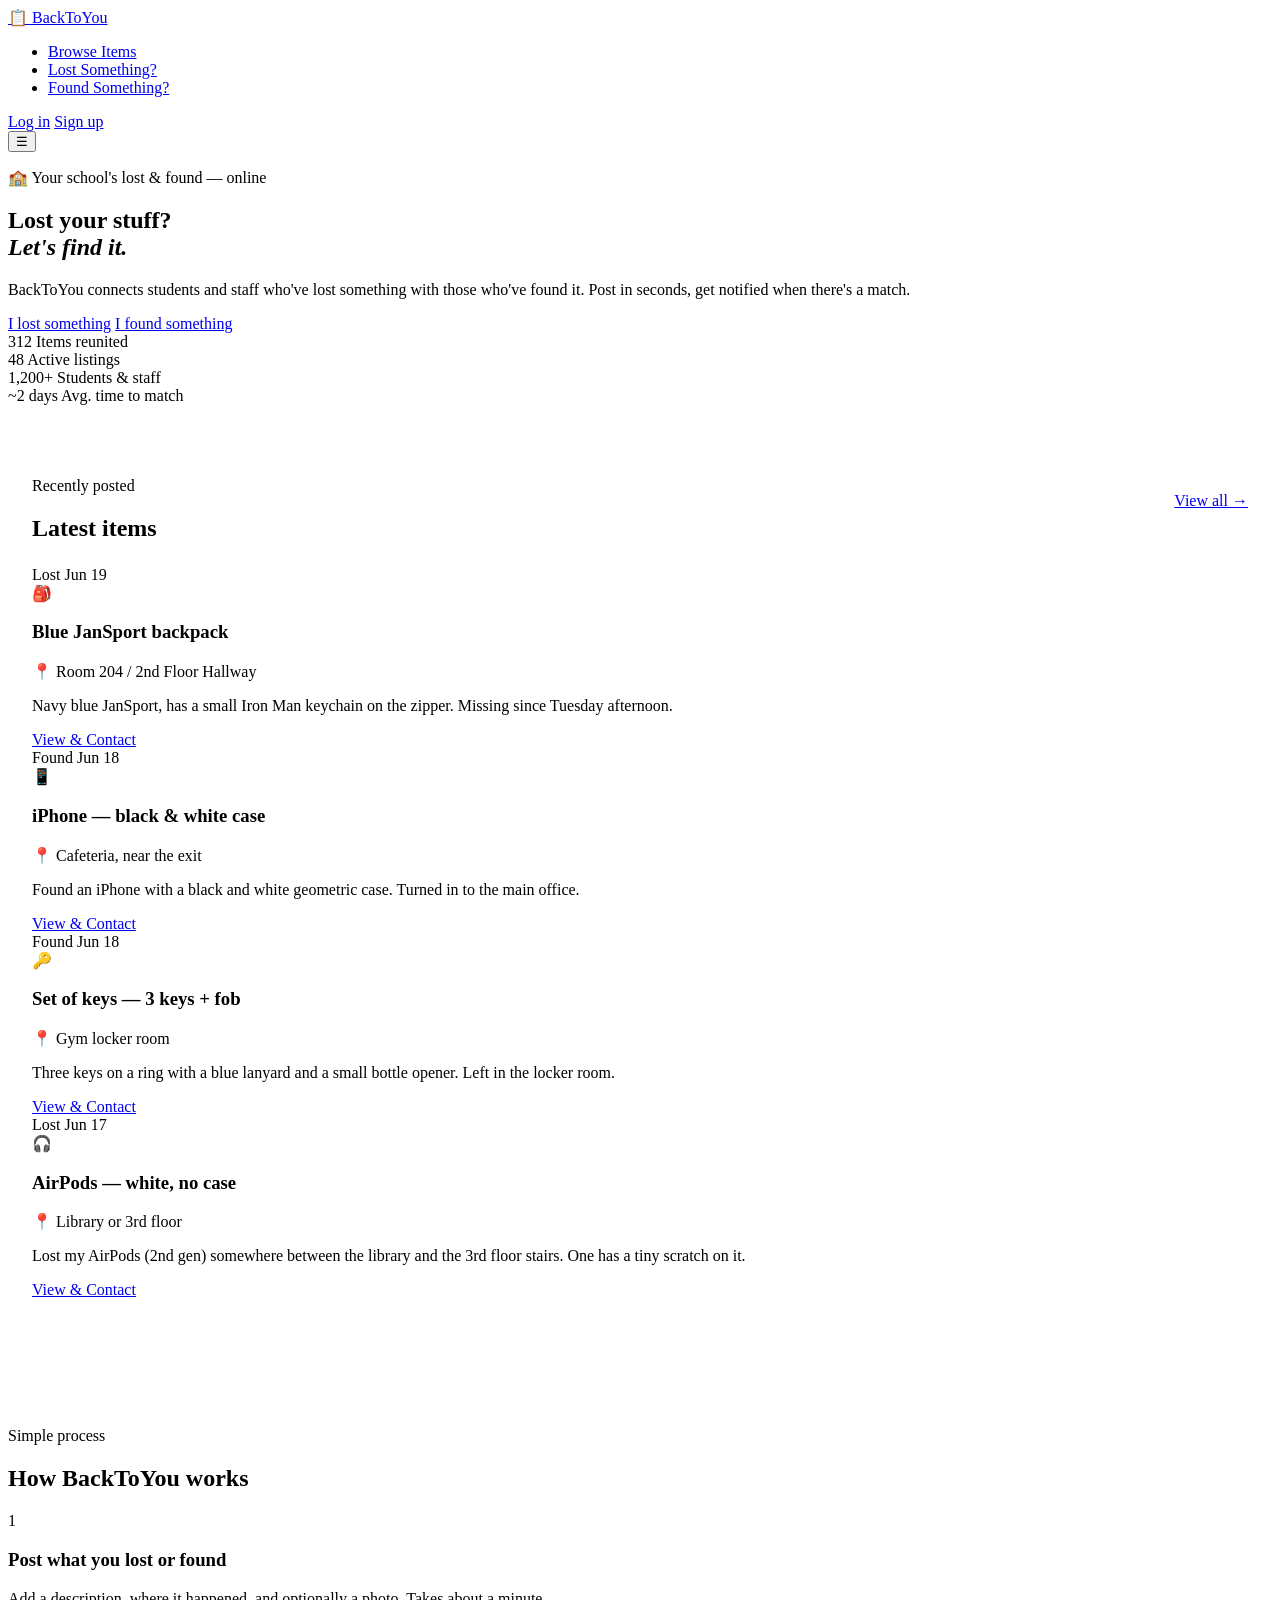
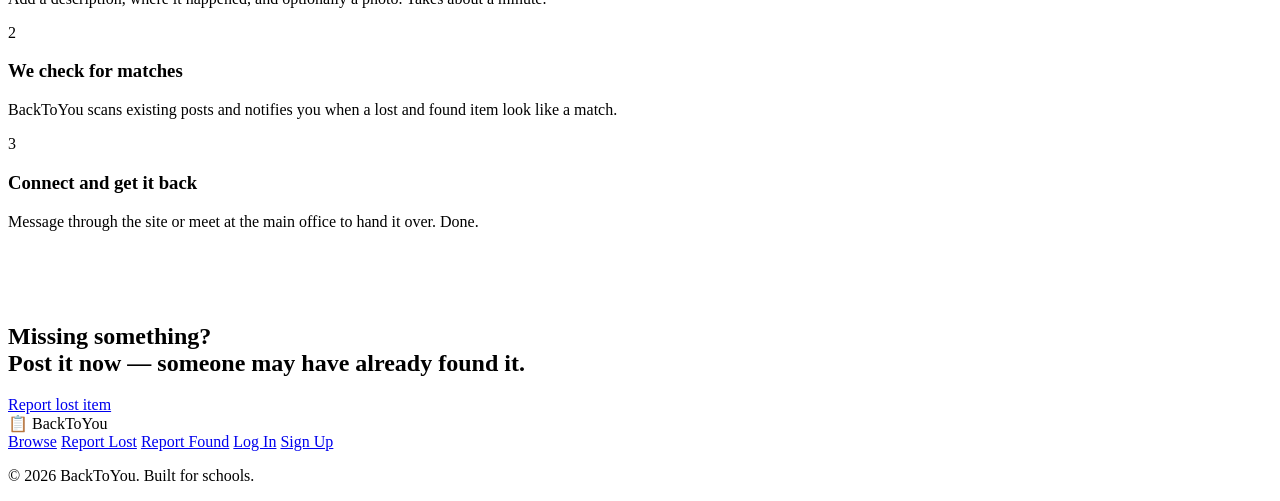
==== Frontend/index.html @ 582c5cc8 "updated index.html" ====
<!DOCTYPE html>
<html lang="en">
<head>
  <meta charset="UTF-8" />
  <meta name="viewport" content="width=device-width, initial-scale=1.0" />
  <title>BackToYou — School Lost & Found</title>
  <link rel="preconnect" href="https://fonts.googleapis.com" />
  <link rel="preconnect" href="https://fonts.gstatic.com" crossorigin />
  <link href="https://fonts.googleapis.com/css2?family=Plus+Jakarta+Sans:wght@400;500;600;700;800&family=Inter:wght@400;500;600&display=swap" rel="stylesheet" />
  <link rel="stylesheet" href="css/style.css" />
  <style>
    .recent-section { padding: 56px 0; }
    .recent-section__header {
      display: flex; align-items: center;
      justify-content: space-between; margin-bottom: 24px;
    }
    .how-section { padding: 56px 0; background: var(--surface); }
    .home-main { padding: 0 24px; }
  </style>
</head>
<body>

  <!-- NAV -->
  <nav class="nav">
    <a href="index.html" class="nav__logo">
      <span class="nav__logo-icon">📋</span>
      BackToYou
    </a>
    <ul class="nav__links">
      <li><a href="pages/browse.html">Browse Items</a></li>
      <li><a href="pages/report-lost.html">Lost Something?</a></li>
      <li><a href="pages/report-found.html">Found Something?</a></li>
    </ul>
    <div class="nav__auth">
      <a href="pages/login.html" class="btn btn--ghost">Log in</a>
      <a href="pages/register.html" class="btn btn--primary">Sign up</a>
    </div>
    <button class="nav__hamburger" aria-label="Open menu">&#9776;</button>
  </nav>

  <!-- HERO -->
  <section class="hero">
    <div class="container">
      <p class="hero__tag">🏫 Your school's lost &amp; found — online</p>
      <h1 class="hero__headline">Lost your stuff?<br /><em>Let's find it.</em></h1>
      <p class="hero__sub">BackToYou connects students and staff who've lost something with those who've found it. Post in seconds, get notified when there's a match.</p>
      <div class="hero__actions">
        <a href="pages/report-lost.html" class="btn btn--gold btn--lg">I lost something</a>
        <a href="pages/report-found.html" class="btn btn--outline btn--lg">I found something</a>
        <a href="pages/browse.html" class="btn btn--ghost btn--lg" style="color:#fff; border-color:rgba(255,255,255,0.3);">Browse all items</a>
      </div>
    </div>
  </section>

  <!-- STATS STRIP -->
  <div class="stats-strip">
    <div class="stats-strip__inner">
      <div class="stat-item">
        <span class="stat-item__num">312</span>
        <span class="stat-item__label">Items reunited</span>
      </div>
      <div class="stat-item">
        <span class="stat-item__num">48</span>
        <span class="stat-item__label">Active listings</span>
      </div>
      <div class="stat-item">
        <span class="stat-item__num">1,200+</span>
        <span class="stat-item__label">Students &amp; staff</span>
      </div>
      <div class="stat-item">
        <span class="stat-item__num">~2 days</span>
        <span class="stat-item__label">Avg. time to match</span>
      </div>
    </div>
  </div>

  <!-- RECENT ITEMS -->
  <div class="home-main container">
    <section class="recent-section">
      <div class="recent-section__header">
        <div>
          <p class="section-eyebrow">Recently posted</p>
          <h2 class="section-title" style="margin-bottom:0;">Latest items</h2>
        </div>
        <a href="pages/browse.html" class="link-arrow">View all →</a>
      </div>

      <div class="items-grid">

        <article class="item-card item-card--lost">
          <div class="item-card__header">
            <span class="item-card__badge item-card__badge--lost">Lost</span>
            <span class="item-card__date">Jun 19</span>
          </div>
          <div class="item-card__emoji">🎒</div>
          <div class="item-card__body">
            <h3 class="item-card__title">Blue JanSport backpack</h3>
            <p class="item-card__location">📍 Room 204 / 2nd Floor Hallway</p>
            <p class="item-card__desc">Navy blue JanSport, has a small Iron Man keychain on the zipper. Missing since Tuesday afternoon.</p>
            <div class="item-card__footer">
              <a href="pages/browse.html" class="btn btn--sm btn--ghost btn--block">View &amp; Contact</a>
            </div>
          </div>
        </article>

        <article class="item-card item-card--found">
          <div class="item-card__header">
            <span class="item-card__badge item-card__badge--found">Found</span>
            <span class="item-card__date">Jun 18</span>
          </div>
          <div class="item-card__emoji">📱</div>
          <div class="item-card__body">
            <h3 class="item-card__title">iPhone — black &amp; white case</h3>
            <p class="item-card__location">📍 Cafeteria, near the exit</p>
            <p class="item-card__desc">Found an iPhone with a black and white geometric case. Turned in to the main office.</p>
            <div class="item-card__footer">
              <a href="pages/browse.html" class="btn btn--sm btn--ghost btn--block">View &amp; Contact</a>
            </div>
          </div>
        </article>

        <article class="item-card item-card--found">
          <div class="item-card__header">
            <span class="item-card__badge item-card__badge--found">Found</span>
            <span class="item-card__date">Jun 18</span>
          </div>
          <div class="item-card__emoji">🔑</div>
          <div class="item-card__body">
            <h3 class="item-card__title">Set of keys — 3 keys + fob</h3>
            <p class="item-card__location">📍 Gym locker room</p>
            <p class="item-card__desc">Three keys on a ring with a blue lanyard and a small bottle opener. Left in the locker room.</p>
            <div class="item-card__footer">
              <a href="pages/browse.html" class="btn btn--sm btn--ghost btn--block">View &amp; Contact</a>
            </div>
          </div>
        </article>

        <article class="item-card item-card--lost">
          <div class="item-card__header">
            <span class="item-card__badge item-card__badge--lost">Lost</span>
            <span class="item-card__date">Jun 17</span>
          </div>
          <div class="item-card__emoji">🎧</div>
          <div class="item-card__body">
            <h3 class="item-card__title">AirPods — white, no case</h3>
            <p class="item-card__location">📍 Library or 3rd floor</p>
            <p class="item-card__desc">Lost my AirPods (2nd gen) somewhere between the library and the 3rd floor stairs. One has a tiny scratch on it.</p>
            <div class="item-card__footer">
              <a href="pages/browse.html" class="btn btn--sm btn--ghost btn--block">View &amp; Contact</a>
            </div>
          </div>
        </article>

      </div>
    </section>
  </div>

  <!-- HOW IT WORKS -->
  <div class="how-section">
    <div class="container">
      <p class="section-eyebrow">Simple process</p>
      <h2 class="section-title">How BackToYou works</h2>
      <div class="how-section__grid">
        <div class="how-step">
          <div class="how-step__num">1</div>
          <h3 class="how-step__title">Post what you lost or found</h3>
          <p class="how-step__desc">Add a description, where it happened, and optionally a photo. Takes about a minute.</p>
        </div>
        <div class="how-step">
          <div class="how-step__num">2</div>
          <h3 class="how-step__title">We check for matches</h3>
          <p class="how-step__desc">BackToYou scans existing posts and notifies you when a lost and found item look like a match.</p>
        </div>
        <div class="how-step">
          <div class="how-step__num">3</div>
          <h3 class="how-step__title">Connect and get it back</h3>
          <p class="how-step__desc">Message through the site or meet at the main office to hand it over. Done.</p>
        </div>
      </div>
    </div>
  </div>

  <!-- CTA -->
  <section class="cta-banner">
    <div class="container">
      <h2>Missing something?<br />Post it now — someone may have already found it.</h2>
      <div class="cta-banner__btns">
        <a href="pages/report-lost.html" class="btn btn--gold btn--lg">Report lost item</a>
        <a href="pages/browse.html" class="btn btn--outline btn--lg" style="color:#fff; border-color:rgba(255,255,255,0.4);">Browse found items</a>
      </div>
    </div>
  </section>

  <!-- FOOTER -->
  <footer class="footer">
    <div class="footer__inner">
      <div class="footer__logo">
        <span class="footer__logo-icon">📋</span>
        BackToYou
      </div>
      <nav class="footer__links">
        <a href="pages/browse.html">Browse</a>
        <a href="pages/report-lost.html">Report Lost</a>
        <a href="pages/report-found.html">Report Found</a>
        <a href="pages/login.html">Log In</a>
        <a href="pages/register.html">Sign Up</a>
      </nav>
      <p class="footer__copy">&copy; 2026 BackToYou. Built for schools.</p>
    </div>
  </footer>

</body>
</html>
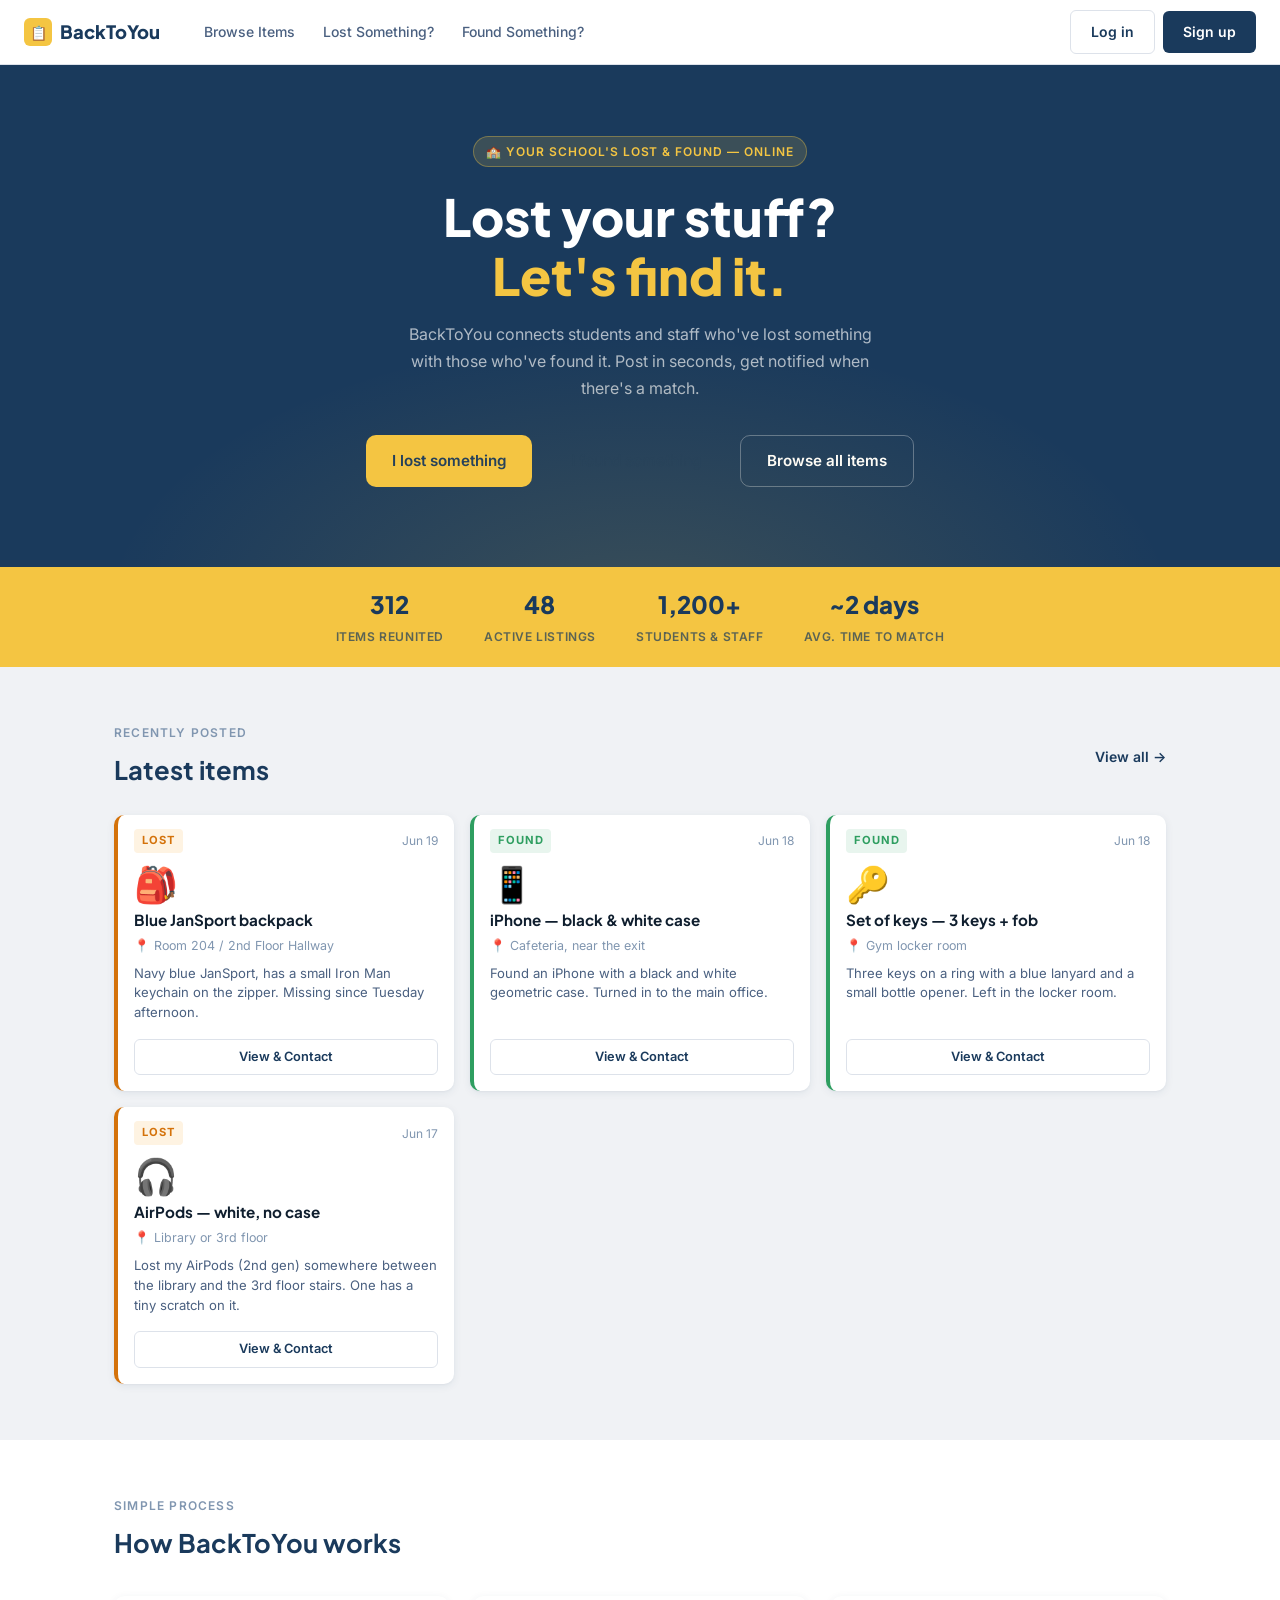
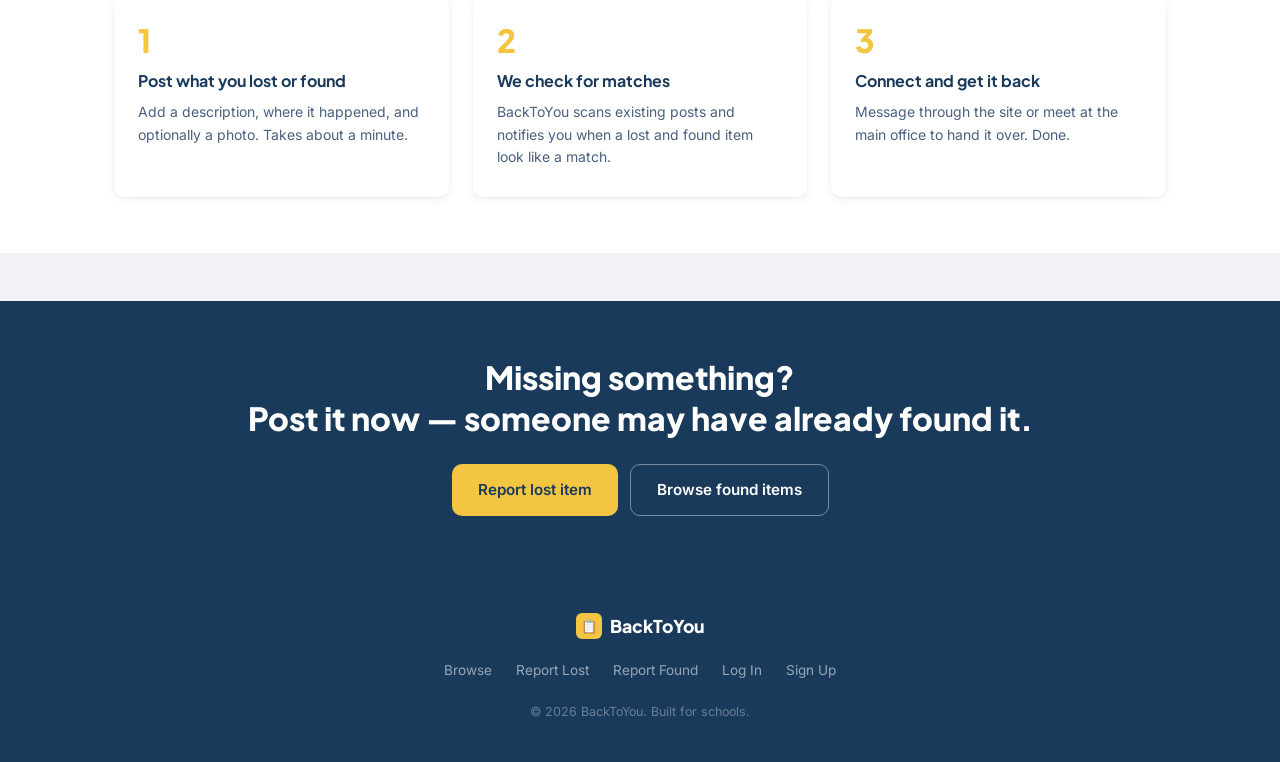
==== commit 72b56de5: "link index with nav.js" ====
--- a/Frontend/index.html
+++ b/Frontend/index.html
@@ -18,6 +18,7 @@
     .home-main { padding: 0 24px; }
   </style>
 </head>
+<script src="js/nav.js"></script>
 <body>
 
   <!-- NAV -->
--- a/Frontend/css/style.css
+++ b/Frontend/css/style.css
@@ -0,0 +1,903 @@
+/* ============================================
+   BackToYou — School Lost & Found
+   style.css
+   ============================================ */
+
+/* --- TOKENS --- */
+:root {
+  --navy:       #1A3A5C;
+  --navy-light: #2A527F;
+  --gold:       #F4C542;
+  --gold-dark:  #D4A800;
+  --bg:         #F0F2F5;
+  --surface:    #FFFFFF;
+  --border:     #DDE2EA;
+
+  --lost-bg:    #FEF3E2;
+  --lost-accent:#D4720A;
+  --found-bg:   #E8F5EE;
+  --found-accent:#2E9E60;
+
+  --text-primary:   #0F1E2E;
+  --text-secondary: #4A6080;
+  --text-muted:     #8096B0;
+
+  --radius-sm:  6px;
+  --radius-md:  10px;
+  --radius-lg:  16px;
+  --shadow-card: 0 2px 8px rgba(26,58,92,0.08), 0 1px 2px rgba(26,58,92,0.04);
+  --shadow-nav:  0 1px 0 var(--border);
+
+  --font-display: 'Plus Jakarta Sans', sans-serif;
+  --font-body:    'Inter', sans-serif;
+}
+
+/* --- RESET --- */
+*, *::before, *::after { box-sizing: border-box; margin: 0; padding: 0; }
+html { scroll-behavior: smooth; }
+body {
+  font-family: var(--font-body);
+  background: var(--bg);
+  color: var(--text-primary);
+  line-height: 1.6;
+  -webkit-font-smoothing: antialiased;
+}
+img { display: block; max-width: 100%; }
+a { color: inherit; text-decoration: none; }
+ul { list-style: none; }
+button { cursor: pointer; border: none; background: none; font: inherit; }
+
+/* --- UTILITY --- */
+.container {
+  max-width: 1100px;
+  margin: 0 auto;
+  padding: 0 24px;
+}
+.section-title {
+  font-family: var(--font-display);
+  font-size: 1.6rem;
+  font-weight: 700;
+  color: var(--navy);
+  margin-bottom: 28px;
+}
+.section-eyebrow {
+  font-size: 0.75rem;
+  font-weight: 600;
+  letter-spacing: 0.1em;
+  text-transform: uppercase;
+  color: var(--text-muted);
+  margin-bottom: 8px;
+}
+
+/* --- BUTTONS --- */
+.btn {
+  display: inline-flex;
+  align-items: center;
+  gap: 6px;
+  padding: 10px 20px;
+  border-radius: var(--radius-sm);
+  font-family: var(--font-body);
+  font-size: 0.875rem;
+  font-weight: 600;
+  transition: all 0.15s ease;
+  white-space: nowrap;
+}
+.btn--primary {
+  background: var(--navy);
+  color: #fff;
+}
+.btn--primary:hover { background: var(--navy-light); }
+
+.btn--gold {
+  background: var(--gold);
+  color: var(--navy);
+}
+.btn--gold:hover { background: var(--gold-dark); color: #fff; }
+
+.btn--ghost {
+  background: transparent;
+  color: var(--navy);
+  border: 1.5px solid var(--border);
+}
+.btn--ghost:hover { border-color: var(--navy); background: #f5f7fa; }
+
+.btn--outline {
+  background: transparent;
+  color: var(--navy);
+  border: 1.5px solid var(--navy);
+}
+.btn--outline:hover { background: var(--navy); color: #fff; }
+
+.btn--lg { padding: 13px 26px; font-size: 0.95rem; border-radius: var(--radius-md); }
+.btn--sm { padding: 7px 14px; font-size: 0.8rem; }
+.btn--block { width: 100%; justify-content: center; }
+
+.btn--lost {
+  background: var(--lost-accent);
+  color: #fff;
+}
+.btn--lost:hover { background: #b85e05; }
+
+.btn--found {
+  background: var(--found-accent);
+  color: #fff;
+}
+.btn--found:hover { background: #247a4a; }
+
+/* --- NAVIGATION --- */
+.nav {
+  position: sticky;
+  top: 0;
+  z-index: 100;
+  background: var(--surface);
+  box-shadow: var(--shadow-nav);
+  height: 64px;
+  display: flex;
+  align-items: center;
+  padding: 0 24px;
+  gap: 32px;
+}
+.nav__logo {
+  font-family: var(--font-display);
+  font-size: 1.15rem;
+  font-weight: 800;
+  color: var(--navy);
+  display: flex;
+  align-items: center;
+  gap: 8px;
+  flex-shrink: 0;
+}
+.nav__logo-icon {
+  width: 28px;
+  height: 28px;
+  background: var(--gold);
+  border-radius: 6px;
+  display: flex;
+  align-items: center;
+  justify-content: center;
+  font-size: 14px;
+}
+.nav__links {
+  display: flex;
+  align-items: center;
+  gap: 4px;
+  flex: 1;
+}
+.nav__links a {
+  padding: 6px 12px;
+  border-radius: var(--radius-sm);
+  font-size: 0.875rem;
+  font-weight: 500;
+  color: var(--text-secondary);
+  transition: all 0.15s;
+}
+.nav__links a:hover,
+.nav__links a.active {
+  background: var(--bg);
+  color: var(--navy);
+}
+.nav__auth {
+  display: flex;
+  align-items: center;
+  gap: 8px;
+  margin-left: auto;
+}
+.nav__hamburger {
+  display: none;
+  font-size: 1.3rem;
+  color: var(--navy);
+  margin-left: auto;
+}
+
+/* --- HERO --- */
+.hero {
+  background: var(--navy);
+  padding: 72px 24px 80px;
+  text-align: center;
+  position: relative;
+  overflow: hidden;
+}
+.hero::before {
+  content: '';
+  position: absolute;
+  inset: 0;
+  background: radial-gradient(ellipse 60% 80% at 50% 110%, rgba(244,197,66,0.15) 0%, transparent 70%);
+  pointer-events: none;
+}
+.hero__tag {
+  display: inline-block;
+  background: rgba(244,197,66,0.15);
+  border: 1px solid rgba(244,197,66,0.35);
+  color: var(--gold);
+  font-size: 0.75rem;
+  font-weight: 600;
+  letter-spacing: 0.08em;
+  text-transform: uppercase;
+  padding: 5px 12px;
+  border-radius: 20px;
+  margin-bottom: 20px;
+}
+.hero__headline {
+  font-family: var(--font-display);
+  font-size: clamp(2rem, 5vw, 3.2rem);
+  font-weight: 800;
+  color: #fff;
+  line-height: 1.15;
+  margin-bottom: 16px;
+  max-width: 640px;
+  margin-left: auto;
+  margin-right: auto;
+}
+.hero__headline em {
+  font-style: normal;
+  color: var(--gold);
+}
+.hero__sub {
+  color: rgba(255,255,255,0.65);
+  font-size: 1rem;
+  max-width: 480px;
+  margin: 0 auto 32px;
+  line-height: 1.7;
+}
+.hero__actions {
+  display: flex;
+  gap: 12px;
+  justify-content: center;
+  flex-wrap: wrap;
+}
+
+/* --- QUICK SEARCH BAR --- */
+.search-bar {
+  background: var(--surface);
+  border-bottom: 1px solid var(--border);
+  padding: 16px 24px;
+}
+.search-bar__inner {
+  max-width: 1100px;
+  margin: 0 auto;
+  display: flex;
+  gap: 10px;
+  align-items: center;
+}
+.search-bar__input-wrap {
+  flex: 1;
+  position: relative;
+}
+.search-bar__icon {
+  position: absolute;
+  left: 12px;
+  top: 50%;
+  transform: translateY(-50%);
+  color: var(--text-muted);
+  font-size: 0.9rem;
+}
+.search-bar__input {
+  width: 100%;
+  padding: 10px 14px 10px 36px;
+  border: 1.5px solid var(--border);
+  border-radius: var(--radius-sm);
+  font-family: var(--font-body);
+  font-size: 0.875rem;
+  color: var(--text-primary);
+  background: var(--bg);
+  transition: border-color 0.15s;
+}
+.search-bar__input:focus {
+  outline: none;
+  border-color: var(--navy);
+  background: #fff;
+}
+.search-bar__select {
+  padding: 10px 14px;
+  border: 1.5px solid var(--border);
+  border-radius: var(--radius-sm);
+  font-family: var(--font-body);
+  font-size: 0.875rem;
+  color: var(--text-secondary);
+  background: var(--bg);
+  cursor: pointer;
+  min-width: 130px;
+}
+.search-bar__select:focus { outline: none; border-color: var(--navy); }
+
+/* --- STATS STRIP --- */
+.stats-strip {
+  background: var(--gold);
+  padding: 18px 24px;
+}
+.stats-strip__inner {
+  max-width: 1100px;
+  margin: 0 auto;
+  display: flex;
+  gap: 40px;
+  justify-content: center;
+  flex-wrap: wrap;
+}
+.stat-item {
+  text-align: center;
+}
+.stat-item__num {
+  font-family: var(--font-display);
+  font-size: 1.5rem;
+  font-weight: 800;
+  color: var(--navy);
+  display: block;
+}
+.stat-item__label {
+  font-size: 0.75rem;
+  font-weight: 600;
+  color: var(--navy);
+  opacity: 0.7;
+  text-transform: uppercase;
+  letter-spacing: 0.05em;
+}
+
+/* --- ITEM CARDS (bulletin board ticket style) --- */
+.items-grid {
+  display: grid;
+  grid-template-columns: repeat(auto-fill, minmax(280px, 1fr));
+  gap: 16px;
+}
+.item-card {
+  background: var(--surface);
+  border-radius: var(--radius-md);
+  box-shadow: var(--shadow-card);
+  overflow: hidden;
+  border-left: 4px solid transparent;
+  transition: transform 0.15s, box-shadow 0.15s;
+  display: flex;
+  flex-direction: column;
+}
+.item-card:hover {
+  transform: translateY(-2px);
+  box-shadow: 0 6px 20px rgba(26,58,92,0.12);
+}
+.item-card--lost  { border-left-color: var(--lost-accent); }
+.item-card--found { border-left-color: var(--found-accent); }
+
+.item-card__header {
+  padding: 14px 16px 0;
+  display: flex;
+  align-items: center;
+  justify-content: space-between;
+}
+.item-card__badge {
+  font-size: 0.7rem;
+  font-weight: 700;
+  letter-spacing: 0.08em;
+  text-transform: uppercase;
+  padding: 3px 8px;
+  border-radius: 4px;
+}
+.item-card__badge--lost  { background: var(--lost-bg);  color: var(--lost-accent); }
+.item-card__badge--found { background: var(--found-bg); color: var(--found-accent); }
+
+.item-card__date {
+  font-size: 0.75rem;
+  color: var(--text-muted);
+}
+.item-card__emoji {
+  font-size: 2.2rem;
+  padding: 14px 16px 8px;
+  line-height: 1;
+}
+.item-card__body {
+  padding: 0 16px 16px;
+  flex: 1;
+  display: flex;
+  flex-direction: column;
+  gap: 6px;
+}
+.item-card__title {
+  font-family: var(--font-display);
+  font-size: 0.95rem;
+  font-weight: 700;
+  color: var(--text-primary);
+  line-height: 1.3;
+}
+.item-card__location {
+  font-size: 0.78rem;
+  color: var(--text-muted);
+  display: flex;
+  align-items: center;
+  gap: 4px;
+}
+.item-card__desc {
+  font-size: 0.82rem;
+  color: var(--text-secondary);
+  line-height: 1.5;
+  flex: 1;
+  margin-top: 2px;
+}
+.item-card__footer {
+  padding-top: 10px;
+  margin-top: auto;
+}
+
+/* --- HOW IT WORKS --- */
+.how-section {
+  padding: 64px 0;
+}
+.how-section__grid {
+  display: grid;
+  grid-template-columns: repeat(auto-fit, minmax(200px, 1fr));
+  gap: 24px;
+  margin-top: 32px;
+}
+.how-step {
+  background: var(--surface);
+  border-radius: var(--radius-md);
+  padding: 28px 24px;
+  box-shadow: var(--shadow-card);
+  position: relative;
+}
+.how-step__num {
+  font-family: var(--font-display);
+  font-size: 2rem;
+  font-weight: 800;
+  color: var(--gold);
+  line-height: 1;
+  margin-bottom: 12px;
+}
+.how-step__title {
+  font-family: var(--font-display);
+  font-size: 1rem;
+  font-weight: 700;
+  color: var(--navy);
+  margin-bottom: 8px;
+}
+.how-step__desc {
+  font-size: 0.875rem;
+  color: var(--text-secondary);
+  line-height: 1.6;
+}
+
+/* --- CTA BANNER --- */
+.cta-banner {
+  background: var(--navy);
+  padding: 56px 24px;
+  text-align: center;
+  margin-top: 48px;
+}
+.cta-banner h2 {
+  font-family: var(--font-display);
+  font-size: clamp(1.4rem, 3vw, 2rem);
+  font-weight: 800;
+  color: #fff;
+  margin-bottom: 24px;
+  line-height: 1.3;
+}
+.cta-banner__btns {
+  display: flex;
+  gap: 12px;
+  justify-content: center;
+  flex-wrap: wrap;
+}
+
+/* --- PAGE HEADER --- */
+.page-header {
+  background: var(--surface);
+  border-bottom: 1px solid var(--border);
+  padding: 32px 24px;
+}
+.page-header__inner {
+  max-width: 1100px;
+  margin: 0 auto;
+}
+.page-header__breadcrumb {
+  font-size: 0.78rem;
+  color: var(--text-muted);
+  margin-bottom: 8px;
+}
+.page-header__breadcrumb a { color: var(--navy); }
+.page-header__breadcrumb a:hover { text-decoration: underline; }
+.page-header h1 {
+  font-family: var(--font-display);
+  font-size: 1.75rem;
+  font-weight: 800;
+  color: var(--navy);
+}
+.page-header p {
+  color: var(--text-secondary);
+  margin-top: 6px;
+  font-size: 0.9rem;
+}
+
+/* --- BROWSE PAGE --- */
+.browse-layout {
+  max-width: 1100px;
+  margin: 32px auto;
+  padding: 0 24px;
+  display: grid;
+  grid-template-columns: 220px 1fr;
+  gap: 24px;
+  align-items: start;
+}
+.filters {
+  background: var(--surface);
+  border-radius: var(--radius-md);
+  padding: 20px;
+  box-shadow: var(--shadow-card);
+  position: sticky;
+  top: 80px;
+}
+.filters__title {
+  font-family: var(--font-display);
+  font-size: 0.85rem;
+  font-weight: 700;
+  color: var(--navy);
+  text-transform: uppercase;
+  letter-spacing: 0.06em;
+  margin-bottom: 16px;
+}
+.filter-group {
+  margin-bottom: 20px;
+}
+.filter-group__label {
+  display: block;
+  font-size: 0.78rem;
+  font-weight: 600;
+  color: var(--text-secondary);
+  margin-bottom: 8px;
+  text-transform: uppercase;
+  letter-spacing: 0.05em;
+}
+.filter-chip-group {
+  display: flex;
+  flex-direction: column;
+  gap: 4px;
+}
+.filter-chip {
+  display: flex;
+  align-items: center;
+  gap: 8px;
+  padding: 6px 10px;
+  border-radius: var(--radius-sm);
+  font-size: 0.82rem;
+  color: var(--text-secondary);
+  cursor: pointer;
+  transition: background 0.1s;
+  border: none;
+  background: none;
+  text-align: left;
+  width: 100%;
+}
+.filter-chip:hover { background: var(--bg); }
+.filter-chip.active {
+  background: var(--bg);
+  color: var(--navy);
+  font-weight: 600;
+}
+.filter-chip__dot {
+  width: 8px; height: 8px;
+  border-radius: 50%;
+  flex-shrink: 0;
+}
+.filter-chip__dot--lost  { background: var(--lost-accent); }
+.filter-chip__dot--found { background: var(--found-accent); }
+.filter-chip__dot--all   { background: var(--text-muted); }
+
+.browse-main__toolbar {
+  display: flex;
+  align-items: center;
+  justify-content: space-between;
+  margin-bottom: 16px;
+  gap: 12px;
+  flex-wrap: wrap;
+}
+.browse-count {
+  font-size: 0.85rem;
+  color: var(--text-muted);
+}
+.browse-count strong { color: var(--text-primary); }
+
+/* --- FORMS --- */
+.form-page {
+  max-width: 640px;
+  margin: 40px auto;
+  padding: 0 24px 60px;
+}
+.form-card {
+  background: var(--surface);
+  border-radius: var(--radius-lg);
+  padding: 36px;
+  box-shadow: var(--shadow-card);
+}
+.form-card--lost  { border-top: 4px solid var(--lost-accent); }
+.form-card--found { border-top: 4px solid var(--found-accent); }
+
+.form-section-label {
+  font-size: 0.7rem;
+  font-weight: 700;
+  letter-spacing: 0.1em;
+  text-transform: uppercase;
+  color: var(--text-muted);
+  margin: 28px 0 14px;
+  padding-bottom: 8px;
+  border-bottom: 1px solid var(--border);
+}
+.form-section-label:first-child { margin-top: 0; }
+
+.form-group {
+  margin-bottom: 20px;
+}
+.form-group label {
+  display: block;
+  font-size: 0.82rem;
+  font-weight: 600;
+  color: var(--text-primary);
+  margin-bottom: 6px;
+}
+.form-group label .required {
+  color: var(--lost-accent);
+  margin-left: 2px;
+}
+.form-group small {
+  display: block;
+  font-size: 0.75rem;
+  color: var(--text-muted);
+  margin-top: 4px;
+}
+
+.form-control {
+  width: 100%;
+  padding: 10px 14px;
+  border: 1.5px solid var(--border);
+  border-radius: var(--radius-sm);
+  font-family: var(--font-body);
+  font-size: 0.875rem;
+  color: var(--text-primary);
+  background: var(--surface);
+  transition: border-color 0.15s, box-shadow 0.15s;
+}
+.form-control:focus {
+  outline: none;
+  border-color: var(--navy);
+  box-shadow: 0 0 0 3px rgba(26,58,92,0.08);
+}
+textarea.form-control { resize: vertical; min-height: 100px; }
+
+.form-row { display: grid; grid-template-columns: 1fr 1fr; gap: 16px; }
+
+.upload-zone {
+  border: 2px dashed var(--border);
+  border-radius: var(--radius-md);
+  padding: 32px;
+  text-align: center;
+  cursor: pointer;
+  transition: border-color 0.15s, background 0.15s;
+  background: var(--bg);
+}
+.upload-zone:hover {
+  border-color: var(--navy);
+  background: #eef1f6;
+}
+.upload-zone__icon { font-size: 2rem; margin-bottom: 8px; }
+.upload-zone__text {
+  font-size: 0.85rem;
+  color: var(--text-secondary);
+  line-height: 1.5;
+}
+.upload-zone__text strong { color: var(--navy); }
+
+.category-grid {
+  display: grid;
+  grid-template-columns: repeat(3, 1fr);
+  gap: 8px;
+}
+.category-btn {
+  border: 1.5px solid var(--border);
+  border-radius: var(--radius-sm);
+  padding: 10px 8px;
+  text-align: center;
+  font-size: 0.78rem;
+  font-weight: 600;
+  color: var(--text-secondary);
+  cursor: pointer;
+  background: var(--surface);
+  transition: all 0.15s;
+}
+.category-btn:hover { border-color: var(--navy); color: var(--navy); }
+.category-btn.selected {
+  border-color: var(--navy);
+  background: var(--navy);
+  color: #fff;
+}
+.category-btn__emoji { display: block; font-size: 1.3rem; margin-bottom: 4px; }
+
+.form-submit-area {
+  margin-top: 28px;
+  display: flex;
+  flex-direction: column;
+  gap: 12px;
+}
+.form-note {
+  font-size: 0.78rem;
+  color: var(--text-muted);
+  text-align: center;
+}
+
+/* --- AUTH PAGES --- */
+.auth-page {
+  min-height: 100vh;
+  display: flex;
+  align-items: center;
+  justify-content: center;
+  padding: 40px 24px;
+  background: var(--bg);
+}
+.auth-card {
+  background: var(--surface);
+  border-radius: var(--radius-lg);
+  padding: 40px;
+  box-shadow: var(--shadow-card);
+  width: 100%;
+  max-width: 420px;
+}
+.auth-logo {
+  text-align: center;
+  margin-bottom: 24px;
+}
+.auth-logo__icon {
+  width: 48px; height: 48px;
+  background: var(--gold);
+  border-radius: 12px;
+  display: flex;
+  align-items: center;
+  justify-content: center;
+  font-size: 22px;
+  margin: 0 auto 12px;
+}
+.auth-logo__name {
+  font-family: var(--font-display);
+  font-size: 1.2rem;
+  font-weight: 800;
+  color: var(--navy);
+}
+.auth-card h1 {
+  font-family: var(--font-display);
+  font-size: 1.4rem;
+  font-weight: 800;
+  color: var(--navy);
+  margin-bottom: 6px;
+  text-align: center;
+}
+.auth-card__sub {
+  text-align: center;
+  font-size: 0.875rem;
+  color: var(--text-secondary);
+  margin-bottom: 28px;
+}
+.auth-divider {
+  text-align: center;
+  font-size: 0.78rem;
+  color: var(--text-muted);
+  margin: 20px 0;
+  position: relative;
+}
+.auth-divider::before {
+  content: '';
+  position: absolute;
+  top: 50%; left: 0; right: 0;
+  height: 1px;
+  background: var(--border);
+}
+.auth-divider span {
+  background: var(--surface);
+  padding: 0 12px;
+  position: relative;
+}
+.auth-switch {
+  text-align: center;
+  font-size: 0.85rem;
+  color: var(--text-secondary);
+  margin-top: 20px;
+}
+.auth-switch a { color: var(--navy); font-weight: 600; }
+.auth-switch a:hover { text-decoration: underline; }
+
+.input-group {
+  position: relative;
+}
+.input-group__icon {
+  position: absolute;
+  left: 12px;
+  top: 50%;
+  transform: translateY(-50%);
+  font-size: 0.9rem;
+  color: var(--text-muted);
+  pointer-events: none;
+}
+.input-group .form-control { padding-left: 36px; }
+
+/* --- FOOTER --- */
+.footer {
+  background: var(--navy);
+  padding: 40px 24px;
+  margin-top: 0;
+}
+.footer__inner {
+  max-width: 1100px;
+  margin: 0 auto;
+  display: flex;
+  flex-direction: column;
+  align-items: center;
+  gap: 20px;
+  text-align: center;
+}
+.footer__logo {
+  font-family: var(--font-display);
+  font-size: 1.1rem;
+  font-weight: 800;
+  color: #fff;
+  display: flex;
+  align-items: center;
+  gap: 8px;
+}
+.footer__logo-icon {
+  width: 26px; height: 26px;
+  background: var(--gold);
+  border-radius: 6px;
+  display: flex;
+  align-items: center;
+  justify-content: center;
+  font-size: 13px;
+}
+.footer__links {
+  display: flex;
+  gap: 24px;
+  flex-wrap: wrap;
+  justify-content: center;
+}
+.footer__links a {
+  font-size: 0.85rem;
+  color: rgba(255,255,255,0.55);
+  transition: color 0.15s;
+}
+.footer__links a:hover { color: #fff; }
+.footer__copy {
+  font-size: 0.78rem;
+  color: rgba(255,255,255,0.35);
+}
+
+/* --- LINK ARROW --- */
+.link-arrow {
+  font-size: 0.875rem;
+  font-weight: 600;
+  color: var(--navy);
+  transition: gap 0.15s;
+}
+.link-arrow:hover { text-decoration: underline; }
+
+/* --- RESPONSIVE --- */
+@media (max-width: 768px) {
+  .nav__links, .nav__auth { display: none; }
+  .nav__hamburger { display: block; }
+
+  .hero { padding: 52px 20px 60px; }
+
+  .browse-layout {
+    grid-template-columns: 1fr;
+  }
+  .filters { position: static; }
+
+  .form-card { padding: 24px 20px; }
+  .form-row { grid-template-columns: 1fr; }
+  .category-grid { grid-template-columns: repeat(3, 1fr); }
+
+  .auth-card { padding: 28px 20px; }
+
+  .stats-strip__inner { gap: 24px; }
+
+  .how-section__grid { grid-template-columns: 1fr; }
+}
+
+@media (max-width: 480px) {
+  .hero__actions { flex-direction: column; align-items: stretch; }
+  .hero__actions .btn { justify-content: center; }
+  .category-grid { grid-template-columns: repeat(2, 1fr); }
+}
+
+@media (prefers-reduced-motion: reduce) {
+  * { transition: none !important; animation: none !important; }
+}
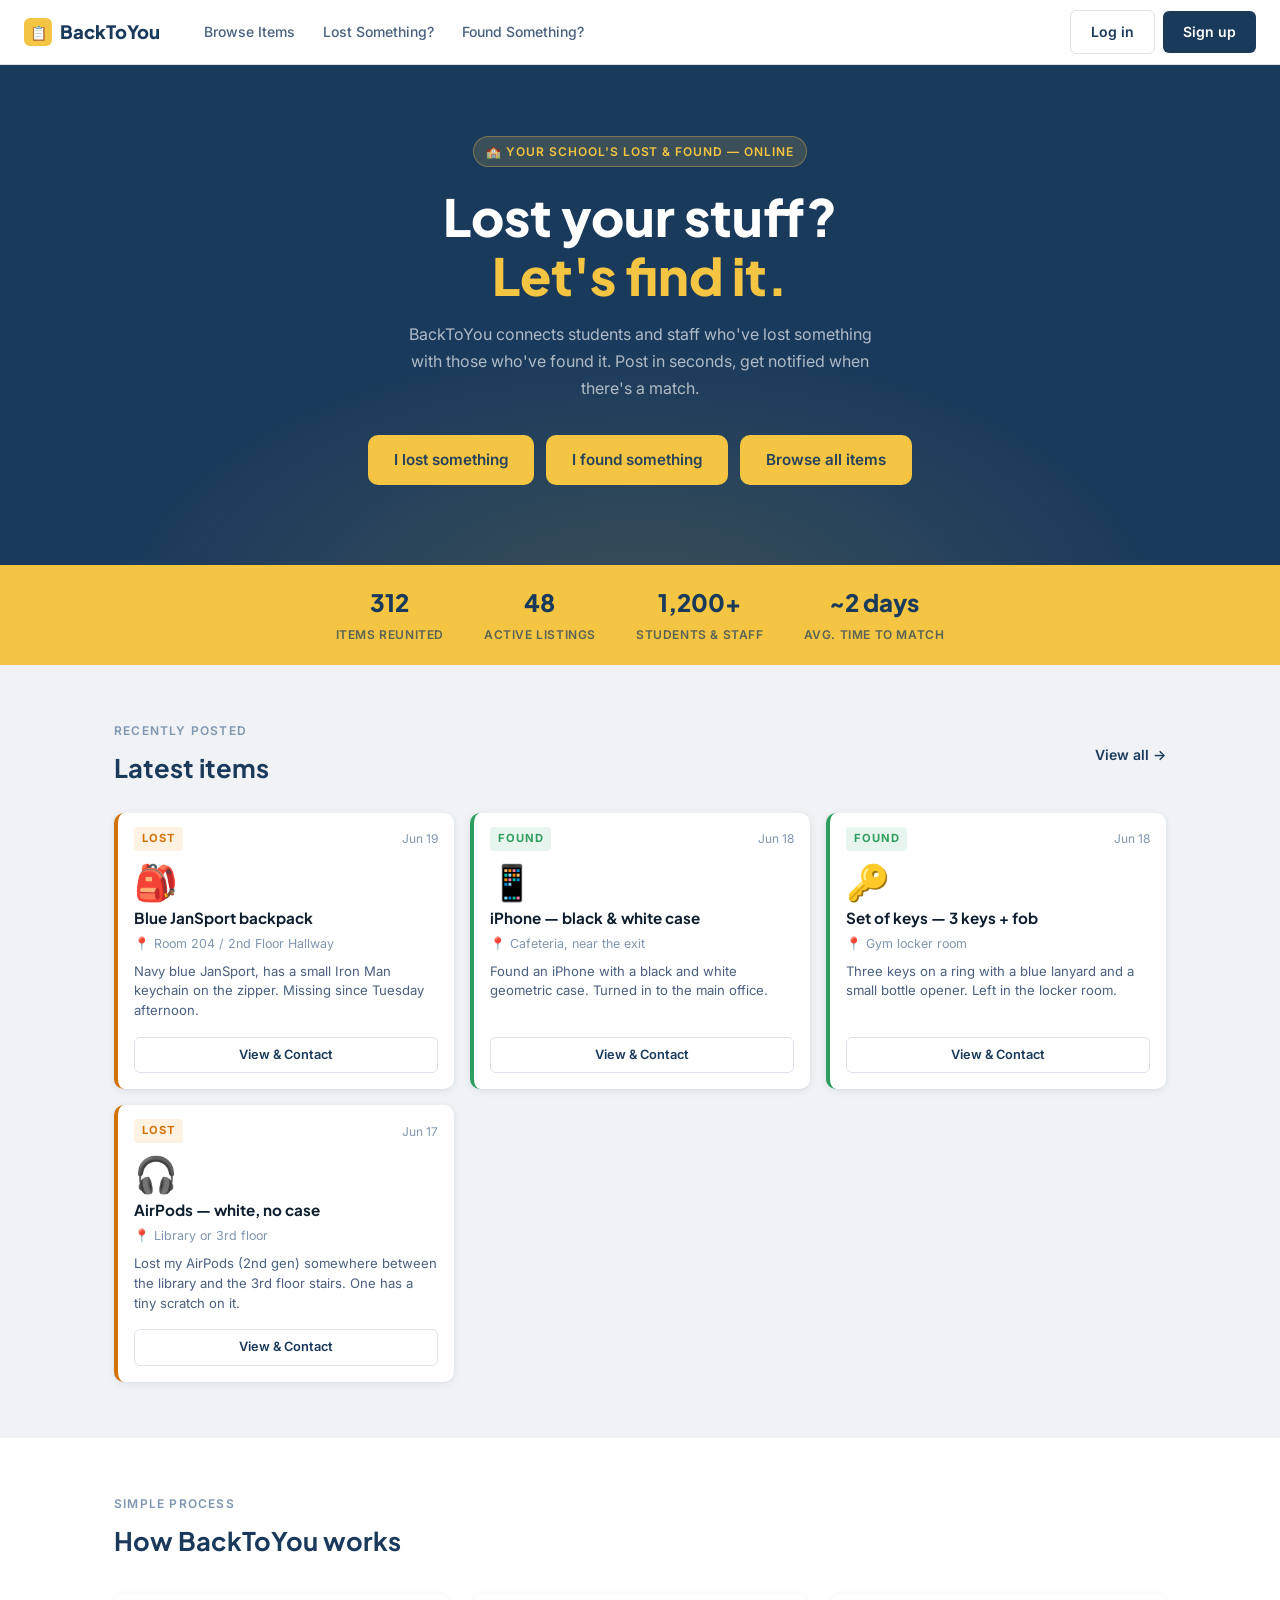
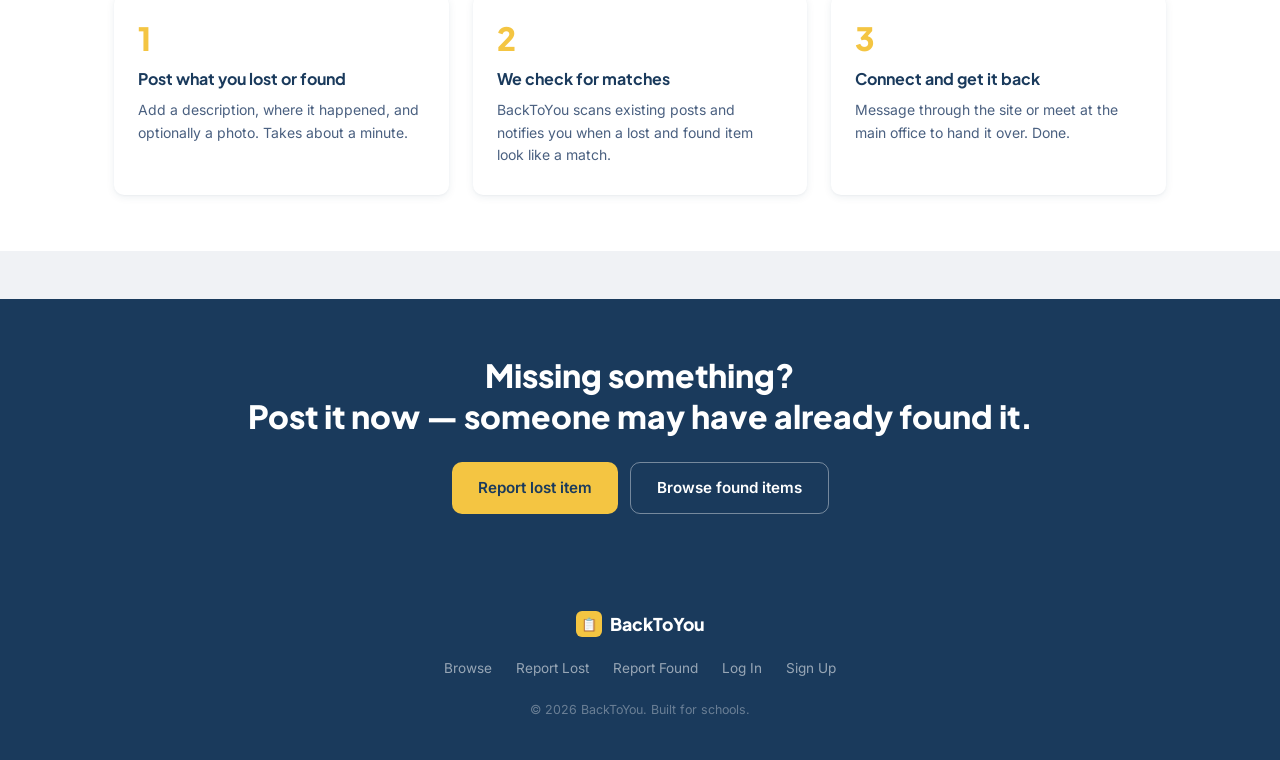
==== commit eb28b8db: "fixed i found something button" ====
--- a/Frontend/index.html
+++ b/Frontend/index.html
@@ -18,7 +18,7 @@
     .home-main { padding: 0 24px; }
   </style>
 </head>
-<script src="js/nav.js"></script>
+
 <body>
 
   <!-- NAV -->
@@ -47,8 +47,8 @@
       <p class="hero__sub">BackToYou connects students and staff who've lost something with those who've found it. Post in seconds, get notified when there's a match.</p>
       <div class="hero__actions">
         <a href="pages/report-lost.html" class="btn btn--gold btn--lg">I lost something</a>
-        <a href="pages/report-found.html" class="btn btn--outline btn--lg">I found something</a>
-        <a href="pages/browse.html" class="btn btn--ghost btn--lg" style="color:#fff; border-color:rgba(255,255,255,0.3);">Browse all items</a>
+        <a href="pages/report-found.html" class="btn btn--gold btn--lg">I found something</a>
+        <a href="pages/browse.html" class="btn btn--gold btn--lg" style="border-color:rgba(255,255,255,0.3);">Browse all items</a>
       </div>
     </div>
   </section>
@@ -209,6 +209,6 @@
       <p class="footer__copy">&copy; 2026 BackToYou. Built for schools.</p>
     </div>
   </footer>
-
+<script src="js/nav.js"></script>
 </body>
 </html>
--- a/Frontend/css/style.css
+++ b/Frontend/css/style.css
@@ -1,8 +1,3 @@
-/* ============================================
-   BackToYou — School Lost & Found
-   style.css
-   ============================================ */
-
 /* --- TOKENS --- */
 :root {
   --navy:       #1A3A5C;
@@ -518,7 +513,7 @@
   border-radius: var(--radius-md);
   padding: 20px;
   box-shadow: var(--shadow-card);
-  position: sticky;
+  /*position: sticky; */
   top: 80px;
 }
 .filters__title {
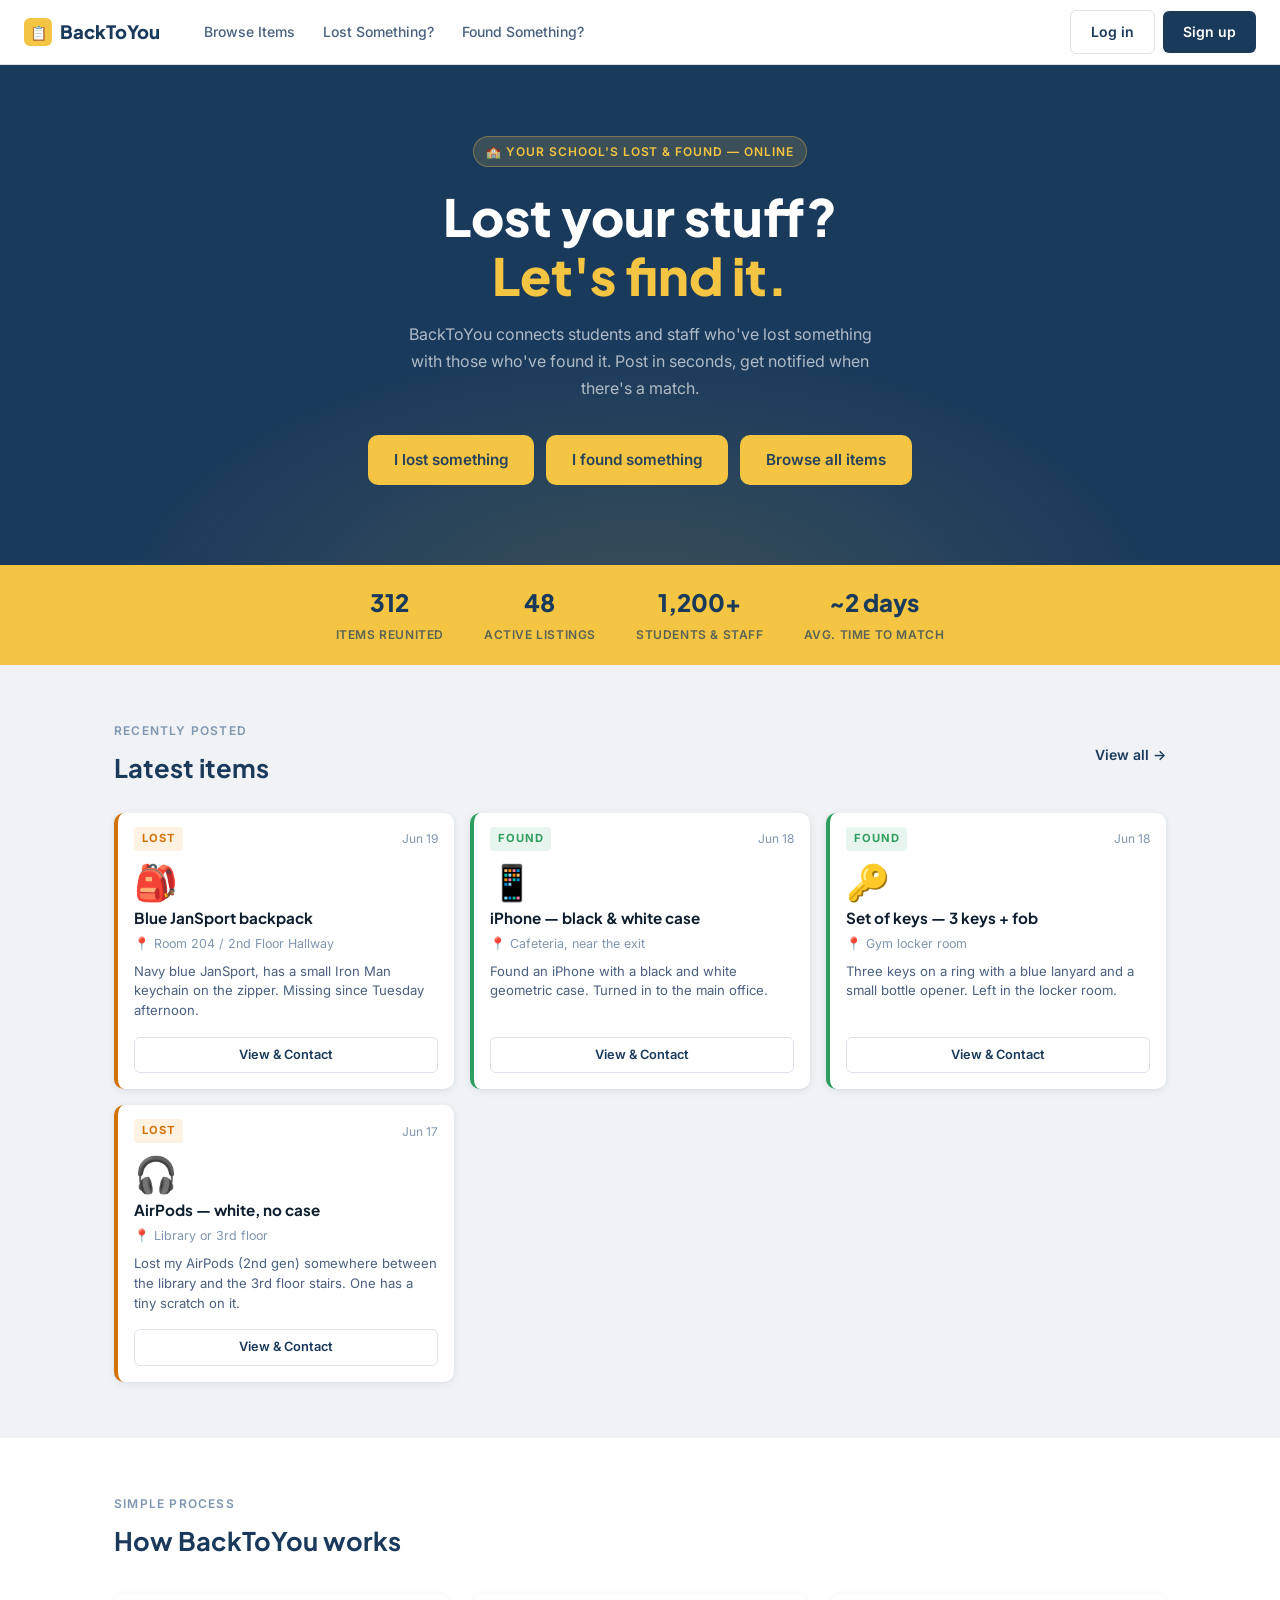
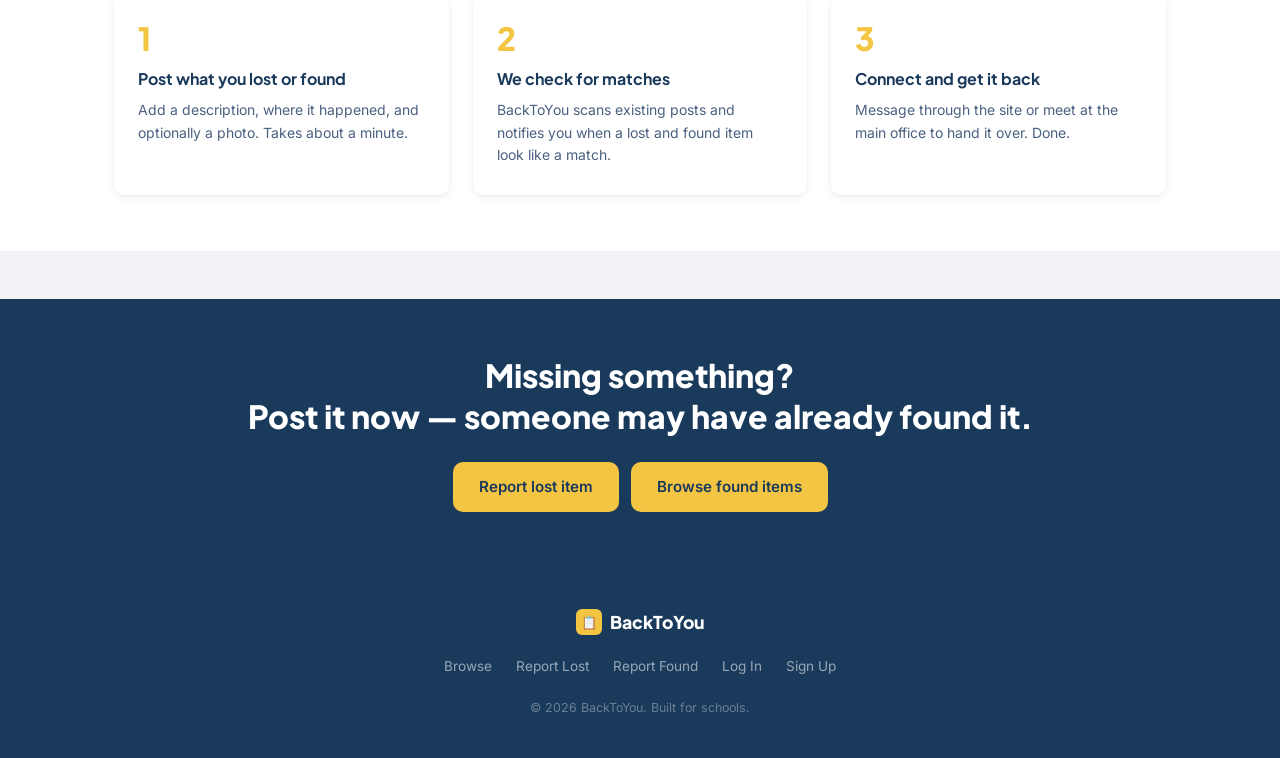
==== commit 5b74a500: "updated index.html" ====
--- a/Frontend/index.html
+++ b/Frontend/index.html
@@ -187,7 +187,7 @@
       <h2>Missing something?<br />Post it now — someone may have already found it.</h2>
       <div class="cta-banner__btns">
         <a href="pages/report-lost.html" class="btn btn--gold btn--lg">Report lost item</a>
-        <a href="pages/browse.html" class="btn btn--outline btn--lg" style="color:#fff; border-color:rgba(255,255,255,0.4);">Browse found items</a>
+        <a href="pages/browse.html" class="btn btn--gold btn--lg" style="border-color:rgba(255,255,255,0.4);">Browse found items</a>
       </div>
     </div>
   </section>
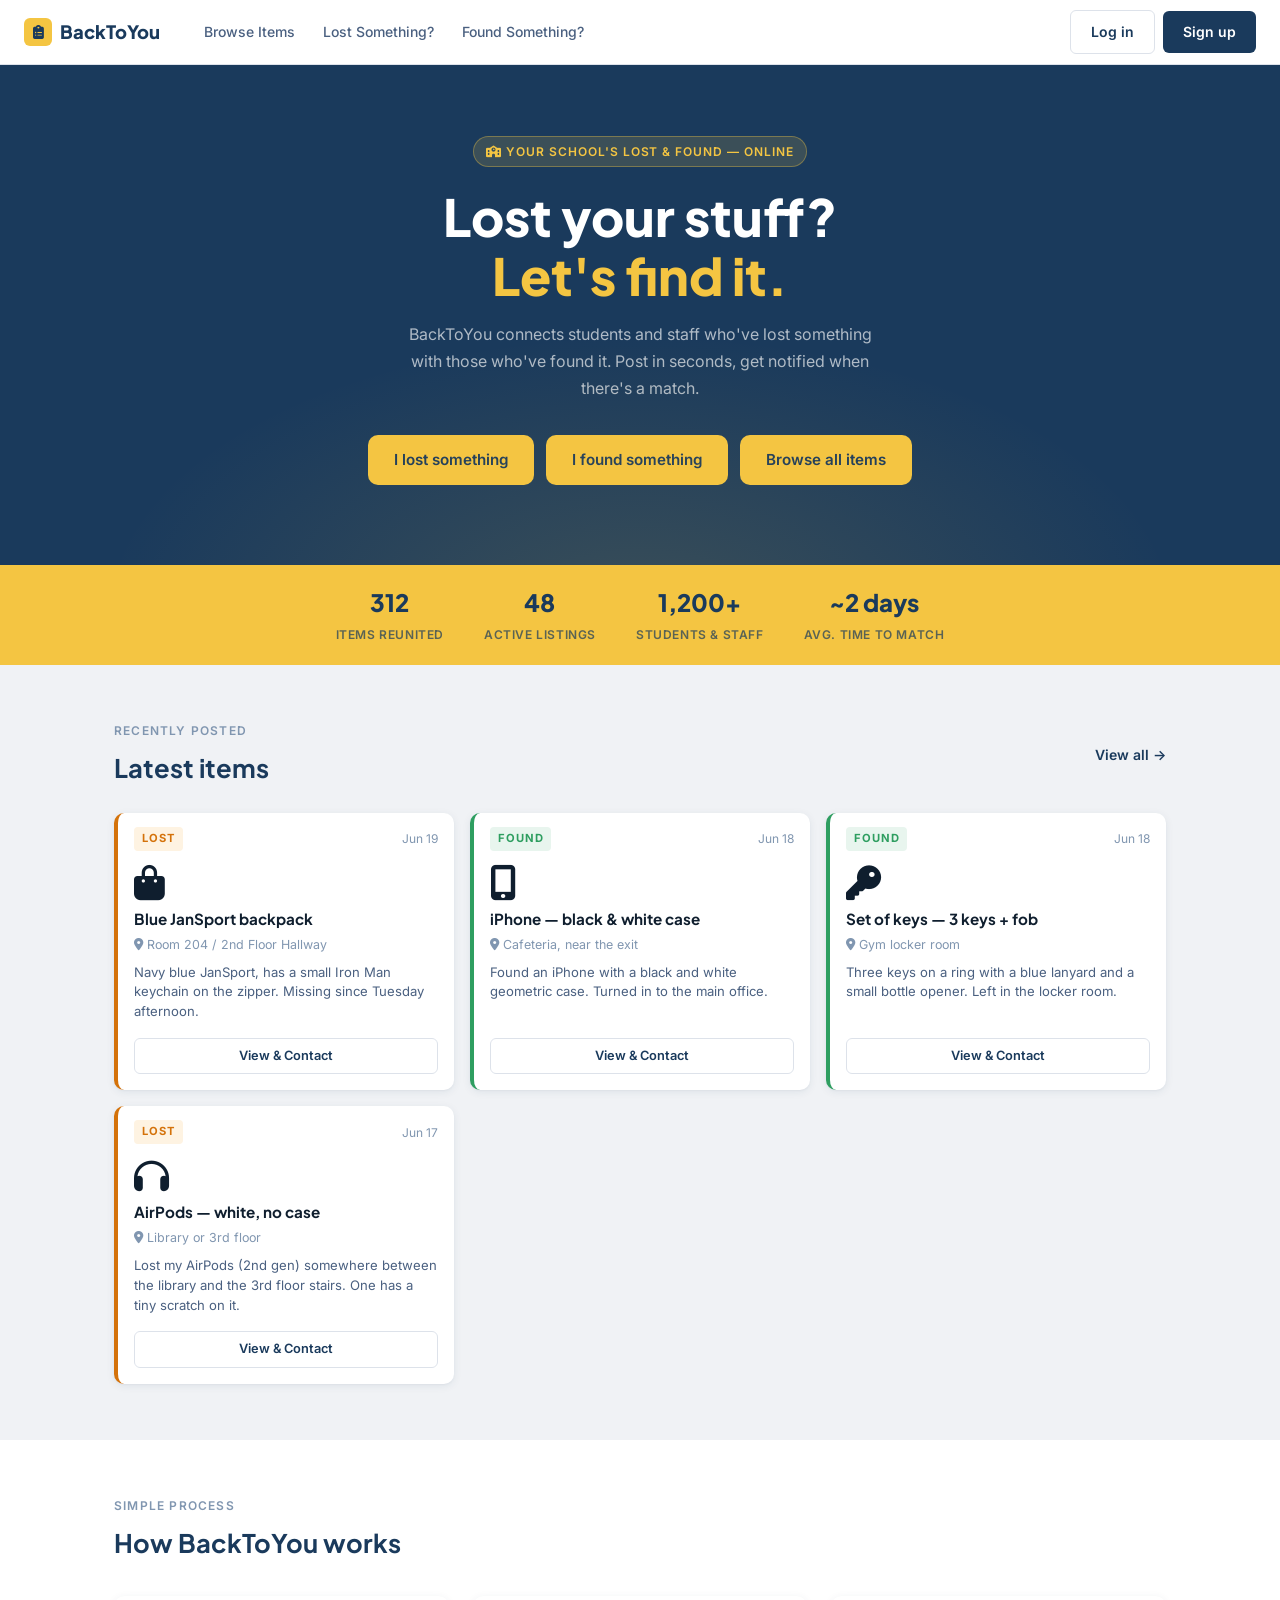
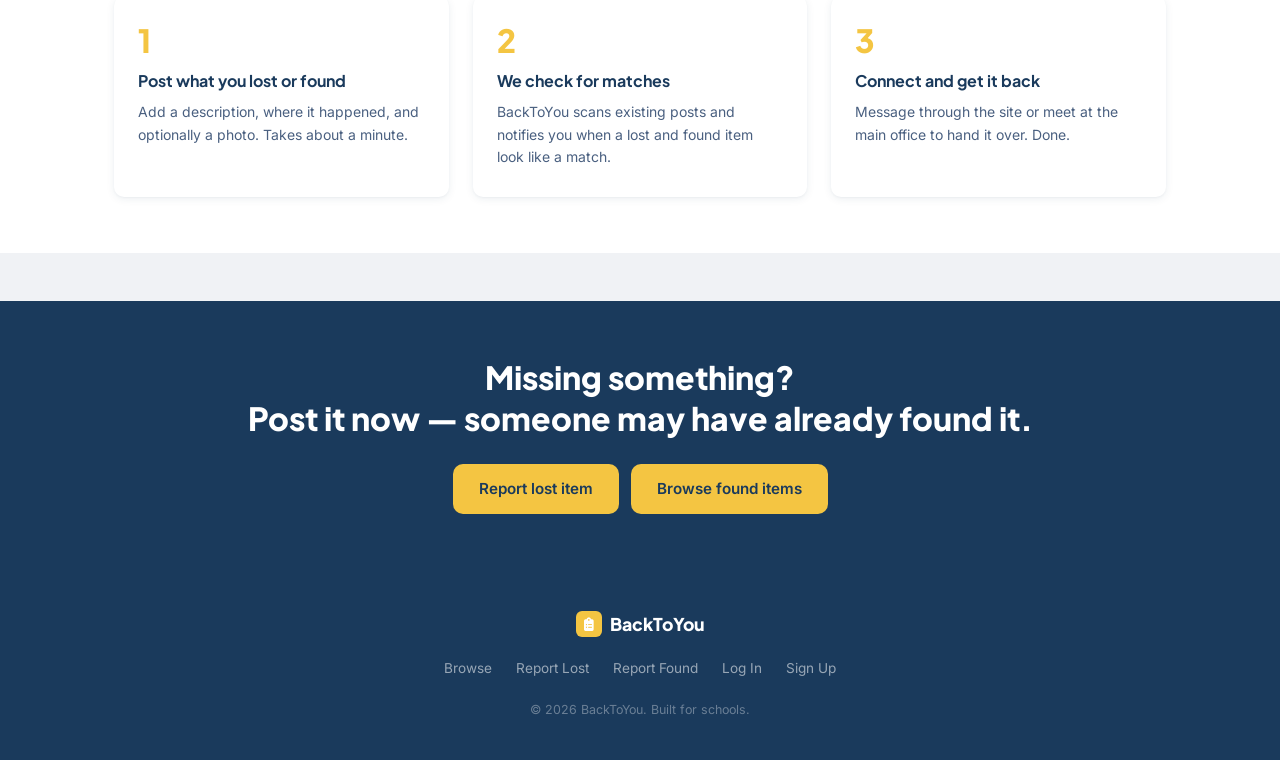
==== commit 80579ef1: "modified icons" ====
--- a/Frontend/index.html
+++ b/Frontend/index.html
@@ -7,6 +7,7 @@
   <link rel="preconnect" href="https://fonts.googleapis.com" />
   <link rel="preconnect" href="https://fonts.gstatic.com" crossorigin />
   <link href="https://fonts.googleapis.com/css2?family=Plus+Jakarta+Sans:wght@400;500;600;700;800&family=Inter:wght@400;500;600&display=swap" rel="stylesheet" />
+  <link rel="stylesheet" href="https://cdnjs.cloudflare.com/ajax/libs/font-awesome/6.5.1/css/all.min.css" />
   <link rel="stylesheet" href="css/style.css" />
   <style>
     .recent-section { padding: 56px 0; }
@@ -21,10 +22,9 @@
 
 <body>
 
-  <!-- NAV -->
   <nav class="nav">
     <a href="index.html" class="nav__logo">
-      <span class="nav__logo-icon">📋</span>
+      <span class="nav__logo-icon"><i class="fa-solid fa-clipboard-list"></i></span>
       BackToYou
     </a>
     <ul class="nav__links">
@@ -39,10 +39,9 @@
     <button class="nav__hamburger" aria-label="Open menu">&#9776;</button>
   </nav>
 
-  <!-- HERO -->
   <section class="hero">
     <div class="container">
-      <p class="hero__tag">🏫 Your school's lost &amp; found — online</p>
+      <p class="hero__tag"><i class="fa-solid fa-school"></i> Your school's lost &amp; found — online</p>
       <h1 class="hero__headline">Lost your stuff?<br /><em>Let's find it.</em></h1>
       <p class="hero__sub">BackToYou connects students and staff who've lost something with those who've found it. Post in seconds, get notified when there's a match.</p>
       <div class="hero__actions">
@@ -53,7 +52,6 @@
     </div>
   </section>
 
-  <!-- STATS STRIP -->
   <div class="stats-strip">
     <div class="stats-strip__inner">
       <div class="stat-item">
@@ -75,7 +73,6 @@
     </div>
   </div>
 
-  <!-- RECENT ITEMS -->
   <div class="home-main container">
     <section class="recent-section">
       <div class="recent-section__header">
@@ -93,10 +90,10 @@
             <span class="item-card__badge item-card__badge--lost">Lost</span>
             <span class="item-card__date">Jun 19</span>
           </div>
-          <div class="item-card__emoji">🎒</div>
+          <div class="item-card__emoji"><i class="fa-solid fa-bag-shopping"></i></div>
           <div class="item-card__body">
             <h3 class="item-card__title">Blue JanSport backpack</h3>
-            <p class="item-card__location">📍 Room 204 / 2nd Floor Hallway</p>
+            <p class="item-card__location"><i class="fa-solid fa-location-dot"></i> Room 204 / 2nd Floor Hallway</p>
             <p class="item-card__desc">Navy blue JanSport, has a small Iron Man keychain on the zipper. Missing since Tuesday afternoon.</p>
             <div class="item-card__footer">
               <a href="pages/browse.html" class="btn btn--sm btn--ghost btn--block">View &amp; Contact</a>
@@ -109,10 +106,10 @@
             <span class="item-card__badge item-card__badge--found">Found</span>
             <span class="item-card__date">Jun 18</span>
           </div>
-          <div class="item-card__emoji">📱</div>
+          <div class="item-card__emoji"><i class="fa-solid fa-mobile-screen-button"></i></div>
           <div class="item-card__body">
             <h3 class="item-card__title">iPhone — black &amp; white case</h3>
-            <p class="item-card__location">📍 Cafeteria, near the exit</p>
+            <p class="item-card__location"><i class="fa-solid fa-location-dot"></i> Cafeteria, near the exit</p>
             <p class="item-card__desc">Found an iPhone with a black and white geometric case. Turned in to the main office.</p>
             <div class="item-card__footer">
               <a href="pages/browse.html" class="btn btn--sm btn--ghost btn--block">View &amp; Contact</a>
@@ -125,10 +122,10 @@
             <span class="item-card__badge item-card__badge--found">Found</span>
             <span class="item-card__date">Jun 18</span>
           </div>
-          <div class="item-card__emoji">🔑</div>
+          <div class="item-card__emoji"><i class="fa-solid fa-key"></i></div>
           <div class="item-card__body">
             <h3 class="item-card__title">Set of keys — 3 keys + fob</h3>
-            <p class="item-card__location">📍 Gym locker room</p>
+            <p class="item-card__location"><i class="fa-solid fa-location-dot"></i> Gym locker room</p>
             <p class="item-card__desc">Three keys on a ring with a blue lanyard and a small bottle opener. Left in the locker room.</p>
             <div class="item-card__footer">
               <a href="pages/browse.html" class="btn btn--sm btn--ghost btn--block">View &amp; Contact</a>
@@ -141,10 +138,10 @@
             <span class="item-card__badge item-card__badge--lost">Lost</span>
             <span class="item-card__date">Jun 17</span>
           </div>
-          <div class="item-card__emoji">🎧</div>
+          <div class="item-card__emoji"><i class="fa-solid fa-headphones"></i></div>
           <div class="item-card__body">
             <h3 class="item-card__title">AirPods — white, no case</h3>
-            <p class="item-card__location">📍 Library or 3rd floor</p>
+            <p class="item-card__location"><i class="fa-solid fa-location-dot"></i> Library or 3rd floor</p>
             <p class="item-card__desc">Lost my AirPods (2nd gen) somewhere between the library and the 3rd floor stairs. One has a tiny scratch on it.</p>
             <div class="item-card__footer">
               <a href="pages/browse.html" class="btn btn--sm btn--ghost btn--block">View &amp; Contact</a>
@@ -156,7 +153,6 @@
     </section>
   </div>
 
-  <!-- HOW IT WORKS -->
   <div class="how-section">
     <div class="container">
       <p class="section-eyebrow">Simple process</p>
@@ -181,7 +177,6 @@
     </div>
   </div>
 
-  <!-- CTA -->
   <section class="cta-banner">
     <div class="container">
       <h2>Missing something?<br />Post it now — someone may have already found it.</h2>
@@ -192,11 +187,10 @@
     </div>
   </section>
 
-  <!-- FOOTER -->
   <footer class="footer">
     <div class="footer__inner">
       <div class="footer__logo">
-        <span class="footer__logo-icon">📋</span>
+        <span class="footer__logo-icon"><i class="fa-solid fa-clipboard-list"></i></span>
         BackToYou
       </div>
       <nav class="footer__links">
--- a/Frontend/css/style.css
+++ b/Frontend/css/style.css
@@ -895,4 +895,46 @@
 
 @media (prefers-reduced-motion: reduce) {
   * { transition: none !important; animation: none !important; }
+}
+.empty-state {
+        grid-column: 1 / -1;
+        text-align: center;
+        padding: 60px 20px;
+        color: var(--text-muted);
+}
+.empty-state__icon {
+        font-size: 3rem; 
+        margin-bottom: 12px;    
+}
+.empty-state__title {
+        font-family: var(--font-display);
+        font-size: 1.1rem;
+        font-weight: 700;
+        color: var(--text-secondary);
+        margin-bottom: 6px;
+}
+.pagination {
+        display: flex; gap: 6px; justify-content: center;
+        margin-top: 36px; flex-wrap: wrap;
+}
+.page-btn {
+        width: 36px; height: 36px;
+        border-radius: var(--radius-sm);
+        border: 1.5px solid var(--border);
+        font-size: 0.85rem;
+        font-weight: 600;
+        color: var(--text-secondary);
+        background: var(--surface);
+        cursor: pointer;
+        display: flex; align-items: center; justify-content: center;
+        transition: all 0.15s;
+}
+.page-btn:hover { 
+        border-color: var(--navy); 
+        color: var(--navy); 
+}
+.page-btn.active { 
+        background: var(--navy); 
+        color: #fff; 
+        border-color: var(--navy); 
 }
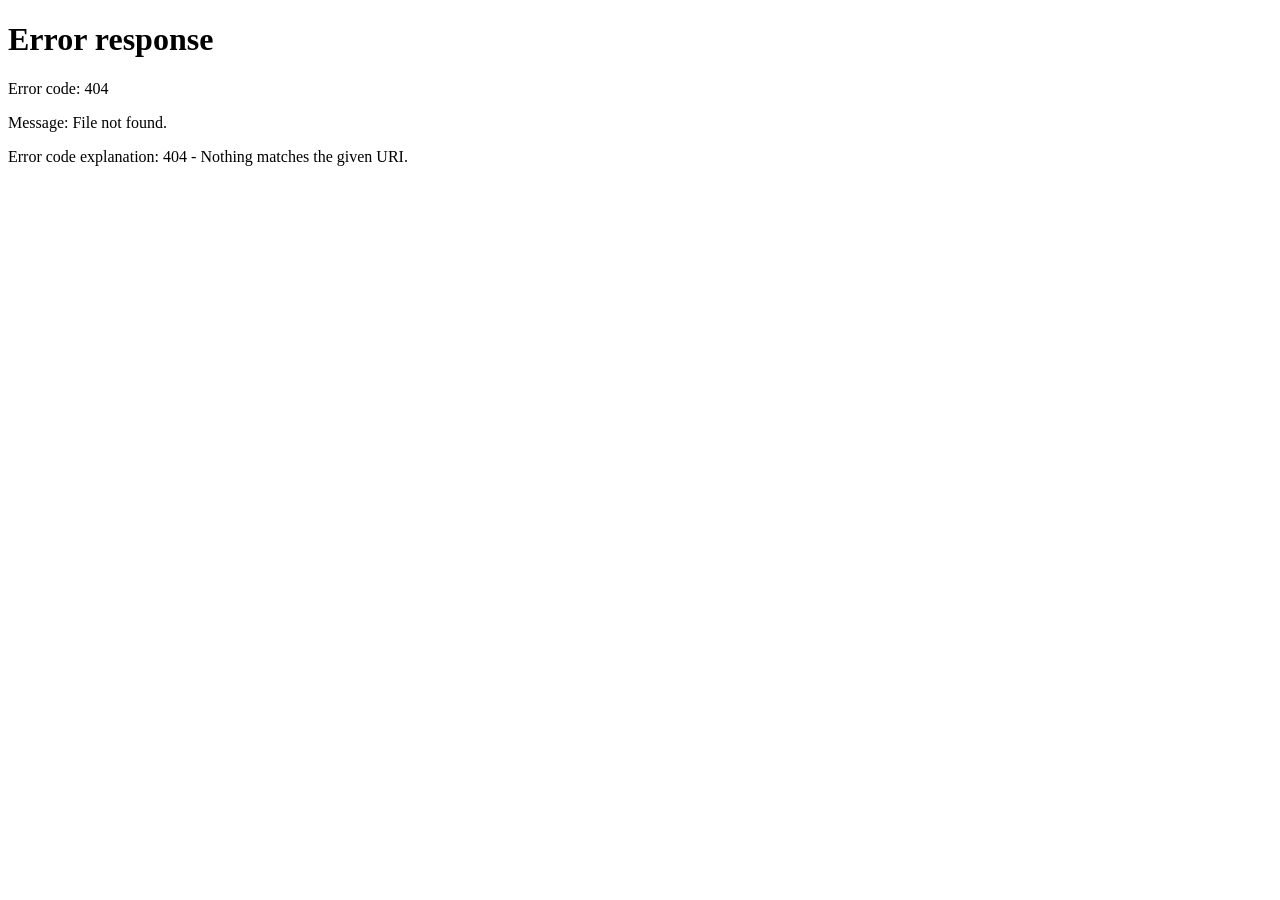
==== commit 633e68fe: "connected auth.js" ====
--- a/Frontend/index.html
+++ b/Frontend/index.html
@@ -204,5 +204,6 @@
     </div>
   </footer>
 <script src="js/nav.js"></script>
+<script src="js/auth.js"></script>
 </body>
 </html>
--- a/Frontend/css/style.css
+++ b/Frontend/css/style.css
@@ -1,33 +1,35 @@
 /* --- TOKENS --- */
 :root {
-  --navy:       #1A3A5C;
-  --navy-light: #2A527F;
-  --gold:       #F4C542;
-  --gold-dark:  #D4A800;
-  --bg:         #F0F2F5;
-  --surface:    #FFFFFF;
-  --border:     #DDE2EA;
-
-  --lost-bg:    #FEF3E2;
-  --lost-accent:#D4720A;
-  --found-bg:   #E8F5EE;
-  --found-accent:#2E9E60;
-
-  --text-primary:   #0F1E2E;
-  --text-secondary: #4A6080;
-  --text-muted:     #8096B0;
-
-  --radius-sm:  6px;
-  --radius-md:  10px;
-  --radius-lg:  16px;
-  --shadow-card: 0 2px 8px rgba(26,58,92,0.08), 0 1px 2px rgba(26,58,92,0.04);
-  --shadow-nav:  0 1px 0 var(--border);
+  --navy:         #0F2537; 
+  --navy-light:   #1D3E5E;
+  --gold:         #F5C433; 
+  --gold-dark:    #D9AA26;
+  --surface:      #FFFFFF;
+  --border:       #E2E8F0; 
+
+  --lost-bg:      #FFF4E5;
+  --lost-accent:  #E06D06;
+  --found-bg:     #E6F6EC;
+  --found-accent: #1E824A;
+
+  --text-primary:   #0F172A; 
+  --text-secondary: #475569; 
+  --text-muted:     #94A3B8; 
+
+  --radius-sm:  8px;  
+  --radius-md:  12px;
+  --radius-lg:  20px;
+  
+ 
+  --shadow-card: 0 4px 6px -1px rgba(15, 23, 42, 0.03), 0 2px 4px -2px rgba(15, 23, 42, 0.05);
+  --shadow-card-hover: 0 12px 20px -4px rgba(15, 23, 42, 0.08), 0 4px 12px -2px rgba(15, 23, 42, 0.04);
+  --shadow-nav:  0 1px 3px 0 rgba(15, 23, 42, 0.05);
 
   --font-display: 'Plus Jakarta Sans', sans-serif;
   --font-body:    'Inter', sans-serif;
 }
 
-/* --- RESET --- */
+
 *, *::before, *::after { box-sizing: border-box; margin: 0; padding: 0; }
 html { scroll-behavior: smooth; }
 body {
@@ -44,21 +46,22 @@
 
 /* --- UTILITY --- */
 .container {
-  max-width: 1100px;
+  max-width: 1140px;
   margin: 0 auto;
   padding: 0 24px;
 }
 .section-title {
   font-family: var(--font-display);
-  font-size: 1.6rem;
+  font-size: 1.75rem;
   font-weight: 700;
   color: var(--navy);
   margin-bottom: 28px;
+  letter-spacing: -0.02em;
 }
 .section-eyebrow {
   font-size: 0.75rem;
-  font-weight: 600;
-  letter-spacing: 0.1em;
+  font-weight: 700;
+  letter-spacing: 0.12em;
   text-transform: uppercase;
   color: var(--text-muted);
   margin-bottom: 8px;
@@ -68,15 +71,17 @@
 .btn {
   display: inline-flex;
   align-items: center;
-  gap: 6px;
-  padding: 10px 20px;
+  gap: 8px;
+  padding: 10px 22px;
   border-radius: var(--radius-sm);
   font-family: var(--font-body);
   font-size: 0.875rem;
   font-weight: 600;
-  transition: all 0.15s ease;
+  transition: all 0.2s cubic-bezier(0.4, 0, 0.2, 1);
   white-space: nowrap;
 }
+.btn:active { transform: scale(0.98); }
+
 .btn--primary {
   background: var(--navy);
   color: #fff;
@@ -87,14 +92,14 @@
   background: var(--gold);
   color: var(--navy);
 }
-.btn--gold:hover { background: var(--gold-dark); color: #fff; }
+.btn--gold:hover { background: var(--gold-dark); }
 
 .btn--ghost {
   background: transparent;
   color: var(--navy);
   border: 1.5px solid var(--border);
 }
-.btn--ghost:hover { border-color: var(--navy); background: #f5f7fa; }
+.btn--ghost:hover { border-color: var(--navy); background: rgba(15, 37, 55, 0.03); }
 
 .btn--outline {
   background: transparent;
@@ -103,83 +108,91 @@
 }
 .btn--outline:hover { background: var(--navy); color: #fff; }
 
-.btn--lg { padding: 13px 26px; font-size: 0.95rem; border-radius: var(--radius-md); }
-.btn--sm { padding: 7px 14px; font-size: 0.8rem; }
+.btn--lg { padding: 14px 28px; font-size: 0.95rem; border-radius: var(--radius-md); }
+.btn--sm { padding: 8px 16px; font-size: 0.8rem; }
 .btn--block { width: 100%; justify-content: center; }
 
 .btn--lost {
   background: var(--lost-accent);
   color: #fff;
 }
-.btn--lost:hover { background: #b85e05; }
+.btn--lost:hover { background: #c25e05; box-shadow: 0 4px 12px rgba(224, 109, 6, 0.2); }
 
 .btn--found {
   background: var(--found-accent);
   color: #fff;
 }
-.btn--found:hover { background: #247a4a; }
+.btn--found:hover { background: #166438; box-shadow: 0 4px 12px rgba(30, 130, 74, 0.2); }
 
 /* --- NAVIGATION --- */
 .nav {
   position: sticky;
   top: 0;
   z-index: 100;
-  background: var(--surface);
+  background: rgba(255, 255, 255, 0.85);
+  backdrop-filter: blur(12px); /* Glassmorphic modern aesthetic */
+  -webkit-backdrop-filter: blur(12px);
   box-shadow: var(--shadow-nav);
-  height: 64px;
+  height: 68px;
   display: flex;
   align-items: center;
   padding: 0 24px;
   gap: 32px;
+  border-bottom: 1px solid rgba(226, 232, 240, 0.5);
 }
 .nav__logo {
   font-family: var(--font-display);
-  font-size: 1.15rem;
+  font-size: 1.25rem;
   font-weight: 800;
   color: var(--navy);
   display: flex;
   align-items: center;
-  gap: 8px;
+  gap: 10px;
   flex-shrink: 0;
+  letter-spacing: -0.03em;
 }
 .nav__logo-icon {
-  width: 28px;
-  height: 28px;
+  width: 32px;
+  height: 32px;
   background: var(--gold);
-  border-radius: 6px;
+  border-radius: 8px;
   display: flex;
   align-items: center;
   justify-content: center;
   font-size: 14px;
+  color: var(--navy);
 }
 .nav__links {
   display: flex;
   align-items: center;
-  gap: 4px;
+  gap: 6px;
   flex: 1;
 }
 .nav__links a {
-  padding: 6px 12px;
+  padding: 8px 16px;
   border-radius: var(--radius-sm);
   font-size: 0.875rem;
-  font-weight: 500;
-  color: var(--text-secondary);
-  transition: all 0.15s;
-}
-.nav__links a:hover,
+  font-weight: 600;
+  color: var(--text-secondary);
+  transition: all 0.2s;
+}
+.nav__links a:hover {
+  background: rgba(15, 37, 55, 0.04);
+  color: var(--navy);
+}
 .nav__links a.active {
-  background: var(--bg);
+  background: rgba(15, 37, 55, 0.06);
   color: var(--navy);
 }
 .nav__auth {
   display: flex;
   align-items: center;
-  gap: 8px;
+  gap: 12px;
   margin-left: auto;
 }
 .nav__hamburger {
   display: none;
-  font-size: 1.3rem;
+  font-size: 1.5rem;
   color: var(--navy);
   margin-left: auto;
 }
@@ -187,7 +200,7 @@
 /* --- HERO --- */
 .hero {
   background: var(--navy);
-  padding: 72px 24px 80px;
+  padding: 88px 24px 96px;
   text-align: center;
   position: relative;
   overflow: hidden;
@@ -196,47 +209,51 @@
   content: '';
   position: absolute;
   inset: 0;
-  background: radial-gradient(ellipse 60% 80% at 50% 110%, rgba(244,197,66,0.15) 0%, transparent 70%);
+  background: radial-gradient(circle at 50% 120%, rgba(245, 196, 51, 0.15) 0%, transparent 65%);
   pointer-events: none;
 }
 .hero__tag {
   display: inline-block;
-  background: rgba(244,197,66,0.15);
-  border: 1px solid rgba(244,197,66,0.35);
+  background: rgba(245, 196, 51, 0.1);
+  border: 1px solid rgba(245, 196, 51, 0.25);
   color: var(--gold);
   font-size: 0.75rem;
-  font-weight: 600;
-  letter-spacing: 0.08em;
+  font-weight: 700;
+  letter-spacing: 0.1em;
   text-transform: uppercase;
-  padding: 5px 12px;
-  border-radius: 20px;
-  margin-bottom: 20px;
+  padding: 6px 14px;
+  border-radius: 100px;
+  margin-bottom: 24px;
 }
 .hero__headline {
   font-family: var(--font-display);
-  font-size: clamp(2rem, 5vw, 3.2rem);
+  font-size: clamp(2.2rem, 5vw, 3.5rem);
   font-weight: 800;
   color: #fff;
   line-height: 1.15;
-  margin-bottom: 16px;
-  max-width: 640px;
+  margin-bottom: 20px;
+  max-width: 720px;
   margin-left: auto;
   margin-right: auto;
+  letter-spacing: -0.03em;
 }
 .hero__headline em {
   font-style: normal;
   color: var(--gold);
+  background: linear-gradient(120deg, var(--gold) 0%, #ffe89c 100%);
+  -webkit-background-clip: text;
+  -webkit-text-fill-color: transparent;
 }
 .hero__sub {
-  color: rgba(255,255,255,0.65);
-  font-size: 1rem;
-  max-width: 480px;
-  margin: 0 auto 32px;
+  color: #94a3b8;
+  font-size: 1.05rem;
+  max-width: 520px;
+  margin: 0 auto 36px;
   line-height: 1.7;
 }
 .hero__actions {
   display: flex;
-  gap: 12px;
+  gap: 16px;
   justify-content: center;
   flex-wrap: wrap;
 }
@@ -245,13 +262,13 @@
 .search-bar {
   background: var(--surface);
   border-bottom: 1px solid var(--border);
-  padding: 16px 24px;
+  padding: 20px 24px;
 }
 .search-bar__inner {
   max-width: 1100px;
   margin: 0 auto;
   display: flex;
-  gap: 10px;
+  gap: 12px;
   align-items: center;
 }
 .search-bar__input-wrap {
@@ -260,51 +277,57 @@
 }
 .search-bar__icon {
   position: absolute;
-  left: 12px;
+  left: 14px;
   top: 50%;
   transform: translateY(-50%);
   color: var(--text-muted);
-  font-size: 0.9rem;
+  font-size: 0.95rem;
 }
 .search-bar__input {
   width: 100%;
-  padding: 10px 14px 10px 36px;
+  padding: 12px 14px 12px 42px;
   border: 1.5px solid var(--border);
   border-radius: var(--radius-sm);
   font-family: var(--font-body);
   font-size: 0.875rem;
   color: var(--text-primary);
-  background: var(--bg);
-  transition: border-color 0.15s;
+  background: #f8fafc;
+  transition: all 0.2s ease;
 }
 .search-bar__input:focus {
   outline: none;
   border-color: var(--navy);
   background: #fff;
+  box-shadow: 0 0 0 4px rgba(15, 37, 55, 0.06);
 }
 .search-bar__select {
-  padding: 10px 14px;
+  padding: 12px 16px;
   border: 1.5px solid var(--border);
   border-radius: var(--radius-sm);
   font-family: var(--font-body);
   font-size: 0.875rem;
   color: var(--text-secondary);
-  background: var(--bg);
+  background: #f8fafc;
   cursor: pointer;
-  min-width: 130px;
-}
-.search-bar__select:focus { outline: none; border-color: var(--navy); }
+  min-width: 150px;
+  transition: all 0.2s ease;
+}
+.search-bar__select:focus {
+  outline: none; 
+  border-color: var(--navy);
+  box-shadow: 0 0 0 4px rgba(15, 37, 55, 0.06);
+}
 
 /* --- STATS STRIP --- */
 .stats-strip {
   background: var(--gold);
-  padding: 18px 24px;
+  padding: 20px 24px;
 }
 .stats-strip__inner {
   max-width: 1100px;
   margin: 0 auto;
   display: flex;
-  gap: 40px;
+  gap: 60px;
   justify-content: center;
   flex-wrap: wrap;
 }
@@ -313,45 +336,47 @@
 }
 .stat-item__num {
   font-family: var(--font-display);
-  font-size: 1.5rem;
+  font-size: 1.75rem;
   font-weight: 800;
   color: var(--navy);
   display: block;
+  line-height: 1.2;
 }
 .stat-item__label {
   font-size: 0.75rem;
-  font-weight: 600;
-  color: var(--navy);
-  opacity: 0.7;
+  font-weight: 700;
+  color: var(--navy);
+  opacity: 0.8;
   text-transform: uppercase;
-  letter-spacing: 0.05em;
-}
-
-/* --- ITEM CARDS (bulletin board ticket style) --- */
+  letter-spacing: 0.08em;
+}
+
+/* --- ITEM CARDS --- */
 .items-grid {
   display: grid;
-  grid-template-columns: repeat(auto-fill, minmax(280px, 1fr));
-  gap: 16px;
+  grid-template-columns: repeat(auto-fill, minmax(290px, 1fr));
+  gap: 20px;
 }
 .item-card {
   background: var(--surface);
   border-radius: var(--radius-md);
   box-shadow: var(--shadow-card);
   overflow: hidden;
-  border-left: 4px solid transparent;
-  transition: transform 0.15s, box-shadow 0.15s;
+  border: 1px solid var(--border);
+  border-top: 4px solid transparent; /* Changed focus accent line to the top for a structured ticket aesthetic */
+  transition: all 0.25s cubic-bezier(0.4, 0, 0.2, 1);
   display: flex;
   flex-direction: column;
 }
 .item-card:hover {
-  transform: translateY(-2px);
-  box-shadow: 0 6px 20px rgba(26,58,92,0.12);
-}
-.item-card--lost  { border-left-color: var(--lost-accent); }
-.item-card--found { border-left-color: var(--found-accent); }
+  transform: translateY(-4px);
+  box-shadow: var(--shadow-card-hover);
+}
+.item-card--lost  { border-top-color: var(--lost-accent); }
+.item-card--found { border-top-color: var(--found-accent); }
 
 .item-card__header {
-  padding: 14px 16px 0;
+  padding: 16px 18px 0;
   display: flex;
   align-items: center;
   justify-content: space-between;
@@ -361,88 +386,98 @@
   font-weight: 700;
   letter-spacing: 0.08em;
   text-transform: uppercase;
-  padding: 3px 8px;
-  border-radius: 4px;
+  padding: 4px 10px;
+  border-radius: 6px;
 }
 .item-card__badge--lost  { background: var(--lost-bg);  color: var(--lost-accent); }
 .item-card__badge--found { background: var(--found-bg); color: var(--found-accent); }
 
 .item-card__date {
   font-size: 0.75rem;
+  font-weight: 500;
   color: var(--text-muted);
 }
 .item-card__emoji {
-  font-size: 2.2rem;
-  padding: 14px 16px 8px;
-  line-height: 1;
+  font-size: 2rem;
+  padding: 16px 18px 4px;
+  color: var(--navy-light);
 }
 .item-card__body {
-  padding: 0 16px 16px;
+  padding: 0 18px 18px;
   flex: 1;
   display: flex;
   flex-direction: column;
-  gap: 6px;
+  gap: 8px;
 }
 .item-card__title {
   font-family: var(--font-display);
-  font-size: 0.95rem;
+  font-size: 1rem;
   font-weight: 700;
   color: var(--text-primary);
-  line-height: 1.3;
+  line-height: 1.4;
+  letter-spacing: -0.01em;
 }
 .item-card__location {
-  font-size: 0.78rem;
+  font-size: 0.8rem;
+  font-weight: 500;
+  color: var(--text-secondary);
+  display: flex;
+  align-items: center;
+  gap: 6px;
+}
+.item-card__location i {
   color: var(--text-muted);
-  display: flex;
-  align-items: center;
-  gap: 4px;
 }
 .item-card__desc {
-  font-size: 0.82rem;
+  font-size: 0.85rem;
   color: var(--text-secondary);
   line-height: 1.5;
   flex: 1;
   margin-top: 2px;
 }
 .item-card__footer {
-  padding-top: 10px;
+  padding-top: 14px;
   margin-top: auto;
 }
 
 /* --- HOW IT WORKS --- */
 .how-section {
-  padding: 64px 0;
+  padding: 80px 0;
 }
 .how-section__grid {
   display: grid;
-  grid-template-columns: repeat(auto-fit, minmax(200px, 1fr));
-  gap: 24px;
-  margin-top: 32px;
+  grid-template-columns: repeat(auto-fit, minmax(240px, 1fr));
+  gap: 28px;
+  margin-top: 40px;
 }
 .how-step {
   background: var(--surface);
   border-radius: var(--radius-md);
-  padding: 28px 24px;
+  padding: 36px 28px;
   box-shadow: var(--shadow-card);
-  position: relative;
+  border: 1px solid var(--border);
+  transition: transform 0.2s ease;
+}
+.how-step:hover {
+  transform: translateY(-2px);
 }
 .how-step__num {
   font-family: var(--font-display);
-  font-size: 2rem;
+  font-size: 2.25rem;
   font-weight: 800;
   color: var(--gold);
   line-height: 1;
-  margin-bottom: 12px;
+  margin-bottom: 16px;
 }
 .how-step__title {
   font-family: var(--font-display);
-  font-size: 1rem;
+  font-size: 1.1rem;
   font-weight: 700;
   color: var(--navy);
-  margin-bottom: 8px;
+  margin-bottom: 10px;
 }
 .how-step__desc {
-  font-size: 0.875rem;
+  font-size: 0.9rem;
   color: var(--text-secondary);
   line-height: 1.6;
 }
@@ -450,21 +485,26 @@
 /* --- CTA BANNER --- */
 .cta-banner {
   background: var(--navy);
-  padding: 56px 24px;
-  text-align: center;
-  margin-top: 48px;
+  padding: 64px 24px;
+  text-align: center;
+  margin-top: 64px;
+  border-radius: var(--radius-lg);
+  max-width: 1100px;
+  margin-left: auto;
+  margin-right: auto;
 }
 .cta-banner h2 {
   font-family: var(--font-display);
-  font-size: clamp(1.4rem, 3vw, 2rem);
+  font-size: clamp(1.5rem, 3vw, 2.25rem);
   font-weight: 800;
   color: #fff;
-  margin-bottom: 24px;
+  margin-bottom: 28px;
   line-height: 1.3;
+  letter-spacing: -0.02em;
 }
 .cta-banner__btns {
   display: flex;
-  gap: 12px;
+  gap: 16px;
   justify-content: center;
   flex-wrap: wrap;
 }
@@ -473,93 +513,98 @@
 .page-header {
   background: var(--surface);
   border-bottom: 1px solid var(--border);
-  padding: 32px 24px;
+  padding: 40px 24px;
 }
 .page-header__inner {
   max-width: 1100px;
   margin: 0 auto;
 }
 .page-header__breadcrumb {
-  font-size: 0.78rem;
+  font-size: 0.8rem;
+  font-weight: 500;
   color: var(--text-muted);
-  margin-bottom: 8px;
-}
-.page-header__breadcrumb a { color: var(--navy); }
-.page-header__breadcrumb a:hover { text-decoration: underline; }
+  margin-bottom: 12px;
+}
+.page-header__breadcrumb a { color: var(--text-secondary); font-weight: 600; }
+.page-header__breadcrumb a:hover { color: var(--navy); }
 .page-header h1 {
   font-family: var(--font-display);
-  font-size: 1.75rem;
+  font-size: 2rem;
   font-weight: 800;
   color: var(--navy);
+  letter-spacing: -0.02em;
 }
 .page-header p {
   color: var(--text-secondary);
-  margin-top: 6px;
-  font-size: 0.9rem;
+  margin-top: 8px;
+  font-size: 0.95rem;
 }
 
 /* --- BROWSE PAGE --- */
 .browse-layout {
   max-width: 1100px;
-  margin: 32px auto;
+  margin: 40px auto;
   padding: 0 24px;
   display: grid;
-  grid-template-columns: 220px 1fr;
-  gap: 24px;
+  grid-template-columns: 250px 1fr;
+  gap: 32px;
   align-items: start;
 }
 .filters {
   background: var(--surface);
   border-radius: var(--radius-md);
-  padding: 20px;
+  padding: 24px;
   box-shadow: var(--shadow-card);
-  /*position: sticky; */
-  top: 80px;
+  border: 1px solid var(--border);
 }
 .filters__title {
   font-family: var(--font-display);
   font-size: 0.85rem;
-  font-weight: 700;
+  font-weight: 800;
   color: var(--navy);
   text-transform: uppercase;
-  letter-spacing: 0.06em;
-  margin-bottom: 16px;
+  letter-spacing: 0.08em;
+  margin-bottom: 20px;
 }
 .filter-group {
-  margin-bottom: 20px;
+  margin-bottom: 24px;
 }
 .filter-group__label {
   display: block;
   font-size: 0.78rem;
-  font-weight: 600;
-  color: var(--text-secondary);
-  margin-bottom: 8px;
+  font-weight: 700;
+  color: var(--text-muted);
+  margin-bottom: 10px;
   text-transform: uppercase;
-  letter-spacing: 0.05em;
+  letter-spacing: 0.06em;
 }
 .filter-chip-group {
   display: flex;
   flex-direction: column;
-  gap: 4px;
+  gap: 6px;
 }
 .filter-chip {
   display: flex;
   align-items: center;
-  gap: 8px;
-  padding: 6px 10px;
+  gap: 10px;
+  padding: 8px 12px;
   border-radius: var(--radius-sm);
-  font-size: 0.82rem;
+  font-size: 0.875rem;
+  font-weight: 500;
   color: var(--text-secondary);
   cursor: pointer;
-  transition: background 0.1s;
+  transition: all 0.15s ease;
   border: none;
   background: none;
   text-align: left;
   width: 100%;
 }
-.filter-chip:hover { background: var(--bg); }
+.filter-chip:hover {
+  background: #f1f5f9;
+  color: var(--text-primary);
+}
 .filter-chip.active {
-  background: var(--bg);
+  background: rgba(15, 37, 55, 0.06);
   color: var(--navy);
   font-weight: 600;
 }
@@ -576,52 +621,53 @@
   display: flex;
   align-items: center;
   justify-content: space-between;
-  margin-bottom: 16px;
+  margin-bottom: 20px;
   gap: 12px;
   flex-wrap: wrap;
 }
 .browse-count {
-  font-size: 0.85rem;
-  color: var(--text-muted);
-}
-.browse-count strong { color: var(--text-primary); }
+  font-size: 0.9rem;
+  color: var(--text-secondary);
+}
+.browse-count strong { color: var(--text-primary); font-weight: 700; }
 
 /* --- FORMS --- */
 .form-page {
-  max-width: 640px;
+  max-width: 680px;
   margin: 40px auto;
-  padding: 0 24px 60px;
+  padding: 0 24px 80px;
 }
 .form-card {
   background: var(--surface);
   border-radius: var(--radius-lg);
-  padding: 36px;
-  box-shadow: var(--shadow-card);
-}
-.form-card--lost  { border-top: 4px solid var(--lost-accent); }
-.form-card--found { border-top: 4px solid var(--found-accent); }
+  padding: 40px;
+  box-shadow: var(--shadow-card-hover);
+  border: 1px solid var(--border);
+}
+.form-card--lost  { border-top: 5px solid var(--lost-accent); }
+.form-card--found { border-top: 5px solid var(--found-accent); }
 
 .form-section-label {
-  font-size: 0.7rem;
+  font-size: 0.75rem;
   font-weight: 700;
   letter-spacing: 0.1em;
   text-transform: uppercase;
-  color: var(--text-muted);
-  margin: 28px 0 14px;
+  color: var(--text-secondary);
+  margin: 32px 0 16px;
   padding-bottom: 8px;
-  border-bottom: 1px solid var(--border);
+  border-bottom: 2px solid var(--bg);
 }
 .form-section-label:first-child { margin-top: 0; }
 
 .form-group {
-  margin-bottom: 20px;
+  margin-bottom: 24px;
 }
 .form-group label {
   display: block;
-  font-size: 0.82rem;
+  font-size: 0.875rem;
   font-weight: 600;
   color: var(--text-primary);
-  margin-bottom: 6px;
+  margin-bottom: 8px;
 }
 .form-group label .required {
   color: var(--lost-accent);
@@ -629,47 +675,48 @@
 }
 .form-group small {
   display: block;
-  font-size: 0.75rem;
+  font-size: 0.8rem;
   color: var(--text-muted);
-  margin-top: 4px;
+  margin-top: 6px;
 }
 
 .form-control {
   width: 100%;
-  padding: 10px 14px;
+  padding: 12px 16px;
   border: 1.5px solid var(--border);
   border-radius: var(--radius-sm);
   font-family: var(--font-body);
   font-size: 0.875rem;
   color: var(--text-primary);
-  background: var(--surface);
-  transition: border-color 0.15s, box-shadow 0.15s;
+  background: #f8fafc;
+  transition: all 0.2s ease;
 }
 .form-control:focus {
   outline: none;
   border-color: var(--navy);
-  box-shadow: 0 0 0 3px rgba(26,58,92,0.08);
-}
-textarea.form-control { resize: vertical; min-height: 100px; }
-
-.form-row { display: grid; grid-template-columns: 1fr 1fr; gap: 16px; }
+  background: #fff;
+  box-shadow: 0 0 0 4px rgba(15, 37, 55, 0.06);
+}
+textarea.form-control { resize: vertical; min-height: 120px; }
+
+.form-row { display: grid; grid-template-columns: 1fr 1fr; gap: 20px; }
 
 .upload-zone {
-  border: 2px dashed var(--border);
+  border: 2px dashed #cbd5e1;
   border-radius: var(--radius-md);
-  padding: 32px;
+  padding: 40px 24px;
   text-align: center;
   cursor: pointer;
-  transition: border-color 0.15s, background 0.15s;
-  background: var(--bg);
+  transition: all 0.2s ease;
+  background: #f8fafc;
 }
 .upload-zone:hover {
   border-color: var(--navy);
-  background: #eef1f6;
-}
-.upload-zone__icon { font-size: 2rem; margin-bottom: 8px; }
+  background: rgba(15, 37, 55, 0.02);
+}
+.upload-zone__icon { font-size: 2.25rem; margin-bottom: 12px; color: var(--text-muted); }
 .upload-zone__text {
-  font-size: 0.85rem;
+  font-size: 0.875rem;
   color: var(--text-secondary);
   line-height: 1.5;
 }
@@ -678,36 +725,41 @@
 .category-grid {
   display: grid;
   grid-template-columns: repeat(3, 1fr);
-  gap: 8px;
+  gap: 10px;
 }
 .category-btn {
   border: 1.5px solid var(--border);
   border-radius: var(--radius-sm);
-  padding: 10px 8px;
-  text-align: center;
-  font-size: 0.78rem;
+  padding: 14px 10px;
+  text-align: center;
+  font-size: 0.85rem;
   font-weight: 600;
   color: var(--text-secondary);
   cursor: pointer;
-  background: var(--surface);
-  transition: all 0.15s;
-}
-.category-btn:hover { border-color: var(--navy); color: var(--navy); }
+  background: #f8fafc;
+  transition: all 0.15s cubic-bezier(0.4, 0, 0.2, 1);
+}
+.category-btn:hover {
+  border-color: var(--navy);
+  color: var(--navy);
+  background: #fff;
+}
 .category-btn.selected {
   border-color: var(--navy);
   background: var(--navy);
   color: #fff;
-}
-.category-btn__emoji { display: block; font-size: 1.3rem; margin-bottom: 4px; }
+  box-shadow: 0 4px 12px rgba(15, 37, 55, 0.15);
+}
+.category-btn__emoji { display: block; font-size: 1.5rem; margin-bottom: 6px; }
 
 .form-submit-area {
-  margin-top: 28px;
+  margin-top: 36px;
   display: flex;
   flex-direction: column;
-  gap: 12px;
+  gap: 14px;
 }
 .form-note {
-  font-size: 0.78rem;
+  font-size: 0.8rem;
   color: var(--text-muted);
   text-align: center;
 }
@@ -724,50 +776,55 @@
 .auth-card {
   background: var(--surface);
   border-radius: var(--radius-lg);
-  padding: 40px;
-  box-shadow: var(--shadow-card);
+  padding: 44px 40px;
+  box-shadow: var(--shadow-card-hover);
   width: 100%;
-  max-width: 420px;
+  max-width: 440px;
+  border: 1px solid var(--border);
 }
 .auth-logo {
   text-align: center;
-  margin-bottom: 24px;
+  margin-bottom: 28px;
 }
 .auth-logo__icon {
-  width: 48px; height: 48px;
+  width: 52px; height: 52px;
   background: var(--gold);
   border-radius: 12px;
   display: flex;
   align-items: center;
   justify-content: center;
-  font-size: 22px;
+  font-size: 24px;
   margin: 0 auto 12px;
+  color: var(--navy);
 }
 .auth-logo__name {
   font-family: var(--font-display);
-  font-size: 1.2rem;
+  font-size: 1.35rem;
   font-weight: 800;
   color: var(--navy);
+  letter-spacing: -0.03em;
 }
 .auth-card h1 {
   font-family: var(--font-display);
-  font-size: 1.4rem;
+  font-size: 1.5rem;
   font-weight: 800;
   color: var(--navy);
-  margin-bottom: 6px;
-  text-align: center;
+  margin-bottom: 8px;
+  text-align: center;
+  letter-spacing: -0.02em;
 }
 .auth-card__sub {
   text-align: center;
-  font-size: 0.875rem;
-  color: var(--text-secondary);
-  margin-bottom: 28px;
+  font-size: 0.9rem;
+  color: var(--text-secondary);
+  margin-bottom: 32px;
 }
 .auth-divider {
   text-align: center;
-  font-size: 0.78rem;
+  font-size: 0.8rem;
+  font-weight: 500;
   color: var(--text-muted);
-  margin: 20px 0;
+  margin: 24px 0;
   position: relative;
 }
 .auth-divider::before {
@@ -779,16 +836,16 @@
 }
 .auth-divider span {
   background: var(--surface);
-  padding: 0 12px;
+  padding: 0 16px;
   position: relative;
 }
 .auth-switch {
   text-align: center;
-  font-size: 0.85rem;
-  color: var(--text-secondary);
-  margin-top: 20px;
-}
-.auth-switch a { color: var(--navy); font-weight: 600; }
+  font-size: 0.875rem;
+  color: var(--text-secondary);
+  margin-top: 24px;
+}
+.auth-switch a { color: var(--navy); font-weight: 700; }
 .auth-switch a:hover { text-decoration: underline; }
 
 .input-group {
@@ -796,20 +853,20 @@
 }
 .input-group__icon {
   position: absolute;
-  left: 12px;
+  left: 14px;
   top: 50%;
   transform: translateY(-50%);
-  font-size: 0.9rem;
+  font-size: 0.95rem;
   color: var(--text-muted);
   pointer-events: none;
 }
-.input-group .form-control { padding-left: 36px; }
+.input-group .form-control { padding-left: 42px; }
 
 /* --- FOOTER --- */
 .footer {
   background: var(--navy);
-  padding: 40px 24px;
-  margin-top: 0;
+  padding: 48px 24px;
+  border-top: 1px solid rgba(255, 255, 255, 0.05);
 }
 .footer__inner {
   max-width: 1100px;
@@ -817,42 +874,44 @@
   display: flex;
   flex-direction: column;
   align-items: center;
-  gap: 20px;
+  gap: 24px;
   text-align: center;
 }
 .footer__logo {
   font-family: var(--font-display);
-  font-size: 1.1rem;
+  font-size: 1.2rem;
   font-weight: 800;
   color: #fff;
   display: flex;
   align-items: center;
-  gap: 8px;
+  gap: 10px;
 }
 .footer__logo-icon {
-  width: 26px; height: 26px;
+  width: 28px; height: 28px;
   background: var(--gold);
   border-radius: 6px;
   display: flex;
   align-items: center;
   justify-content: center;
   font-size: 13px;
+  color: var(--navy);
 }
 .footer__links {
   display: flex;
-  gap: 24px;
+  gap: 32px;
   flex-wrap: wrap;
   justify-content: center;
 }
 .footer__links a {
-  font-size: 0.85rem;
-  color: rgba(255,255,255,0.55);
+  font-size: 0.875rem;
+  font-weight: 500;
+  color: #94a3b8;
   transition: color 0.15s;
 }
 .footer__links a:hover { color: #fff; }
 .footer__copy {
-  font-size: 0.78rem;
-  color: rgba(255,255,255,0.35);
+  font-size: 0.8rem;
+  color: #64748b;
 }
 
 /* --- LINK ARROW --- */
@@ -860,29 +919,78 @@
   font-size: 0.875rem;
   font-weight: 600;
   color: var(--navy);
-  transition: gap 0.15s;
 }
 .link-arrow:hover { text-decoration: underline; }
+
+/* --- EMPTY STATE --- */
+.empty-state {
+  grid-column: 1 / -1;
+  text-align: center;
+  padding: 80px 20px;
+  color: var(--text-secondary);
+}
+.empty-state__icon {
+  font-size: 3.5rem; 
+  margin-bottom: 16px; 
+  color: var(--text-muted);   
+}
+.empty-state__title {
+  font-family: var(--font-display);
+  font-size: 1.25rem;
+  font-weight: 700;
+  color: var(--navy);
+  margin-bottom: 8px;
+}
+
+/* --- PAGINATION --- */
+.pagination {
+  display: flex; gap: 8px; justify-content: center;
+  margin-top: 44px; flex-wrap: wrap;
+}
+.page-btn {
+  width: 40px; height: 40px;
+  border-radius: var(--radius-sm);
+  border: 1.5px solid var(--border);
+  font-size: 0.875rem;
+  font-weight: 600;
+  color: var(--text-secondary);
+  background: var(--surface);
+  cursor: pointer;
+  display: flex; align-items: center; justify-content: center;
+  transition: all 0.2s ease;
+}
+.page-btn:hover { 
+  border-color: var(--navy); 
+  color: var(--navy);
+  background: rgba(15, 37, 55, 0.02);
+}
+.page-btn.active { 
+  background: var(--navy); 
+  color: #fff; 
+  border-color: var(--navy); 
+}
 
 /* --- RESPONSIVE --- */
 @media (max-width: 768px) {
   .nav__links, .nav__auth { display: none; }
   .nav__hamburger { display: block; }
 
-  .hero { padding: 52px 20px 60px; }
+  .hero { padding: 64px 20px 72px; }
 
   .browse-layout {
     grid-template-columns: 1fr;
+    margin: 24px auto;
+    gap: 24px;
   }
-  .filters { position: static; }
-
-  .form-card { padding: 24px 20px; }
-  .form-row { grid-template-columns: 1fr; }
+  .filters { position: static; padding: 20px; }
+
+  .form-card { padding: 28px 20px; }
+  .form-row { grid-template-columns: 1fr; gap: 0; }
   .category-grid { grid-template-columns: repeat(3, 1fr); }
 
-  .auth-card { padding: 28px 20px; }
-
-  .stats-strip__inner { gap: 24px; }
+  .auth-card { padding: 36px 24px; }
+
+  .stats-strip__inner { gap: 32px; }
 
   .how-section__grid { grid-template-columns: 1fr; }
 }
@@ -891,50 +999,10 @@
   .hero__actions { flex-direction: column; align-items: stretch; }
   .hero__actions .btn { justify-content: center; }
   .category-grid { grid-template-columns: repeat(2, 1fr); }
+  .search-bar__inner { flex-direction: column; align-items: stretch; }
+  .search-bar__select { min-width: 100%; }
 }
 
 @media (prefers-reduced-motion: reduce) {
   * { transition: none !important; animation: none !important; }
-}
-.empty-state {
-        grid-column: 1 / -1;
-        text-align: center;
-        padding: 60px 20px;
-        color: var(--text-muted);
-}
-.empty-state__icon {
-        font-size: 3rem; 
-        margin-bottom: 12px;    
-}
-.empty-state__title {
-        font-family: var(--font-display);
-        font-size: 1.1rem;
-        font-weight: 700;
-        color: var(--text-secondary);
-        margin-bottom: 6px;
-}
-.pagination {
-        display: flex; gap: 6px; justify-content: center;
-        margin-top: 36px; flex-wrap: wrap;
-}
-.page-btn {
-        width: 36px; height: 36px;
-        border-radius: var(--radius-sm);
-        border: 1.5px solid var(--border);
-        font-size: 0.85rem;
-        font-weight: 600;
-        color: var(--text-secondary);
-        background: var(--surface);
-        cursor: pointer;
-        display: flex; align-items: center; justify-content: center;
-        transition: all 0.15s;
-}
-.page-btn:hover { 
-        border-color: var(--navy); 
-        color: var(--navy); 
-}
-.page-btn.active { 
-        background: var(--navy); 
-        color: #fff; 
-        border-color: var(--navy); 
 }
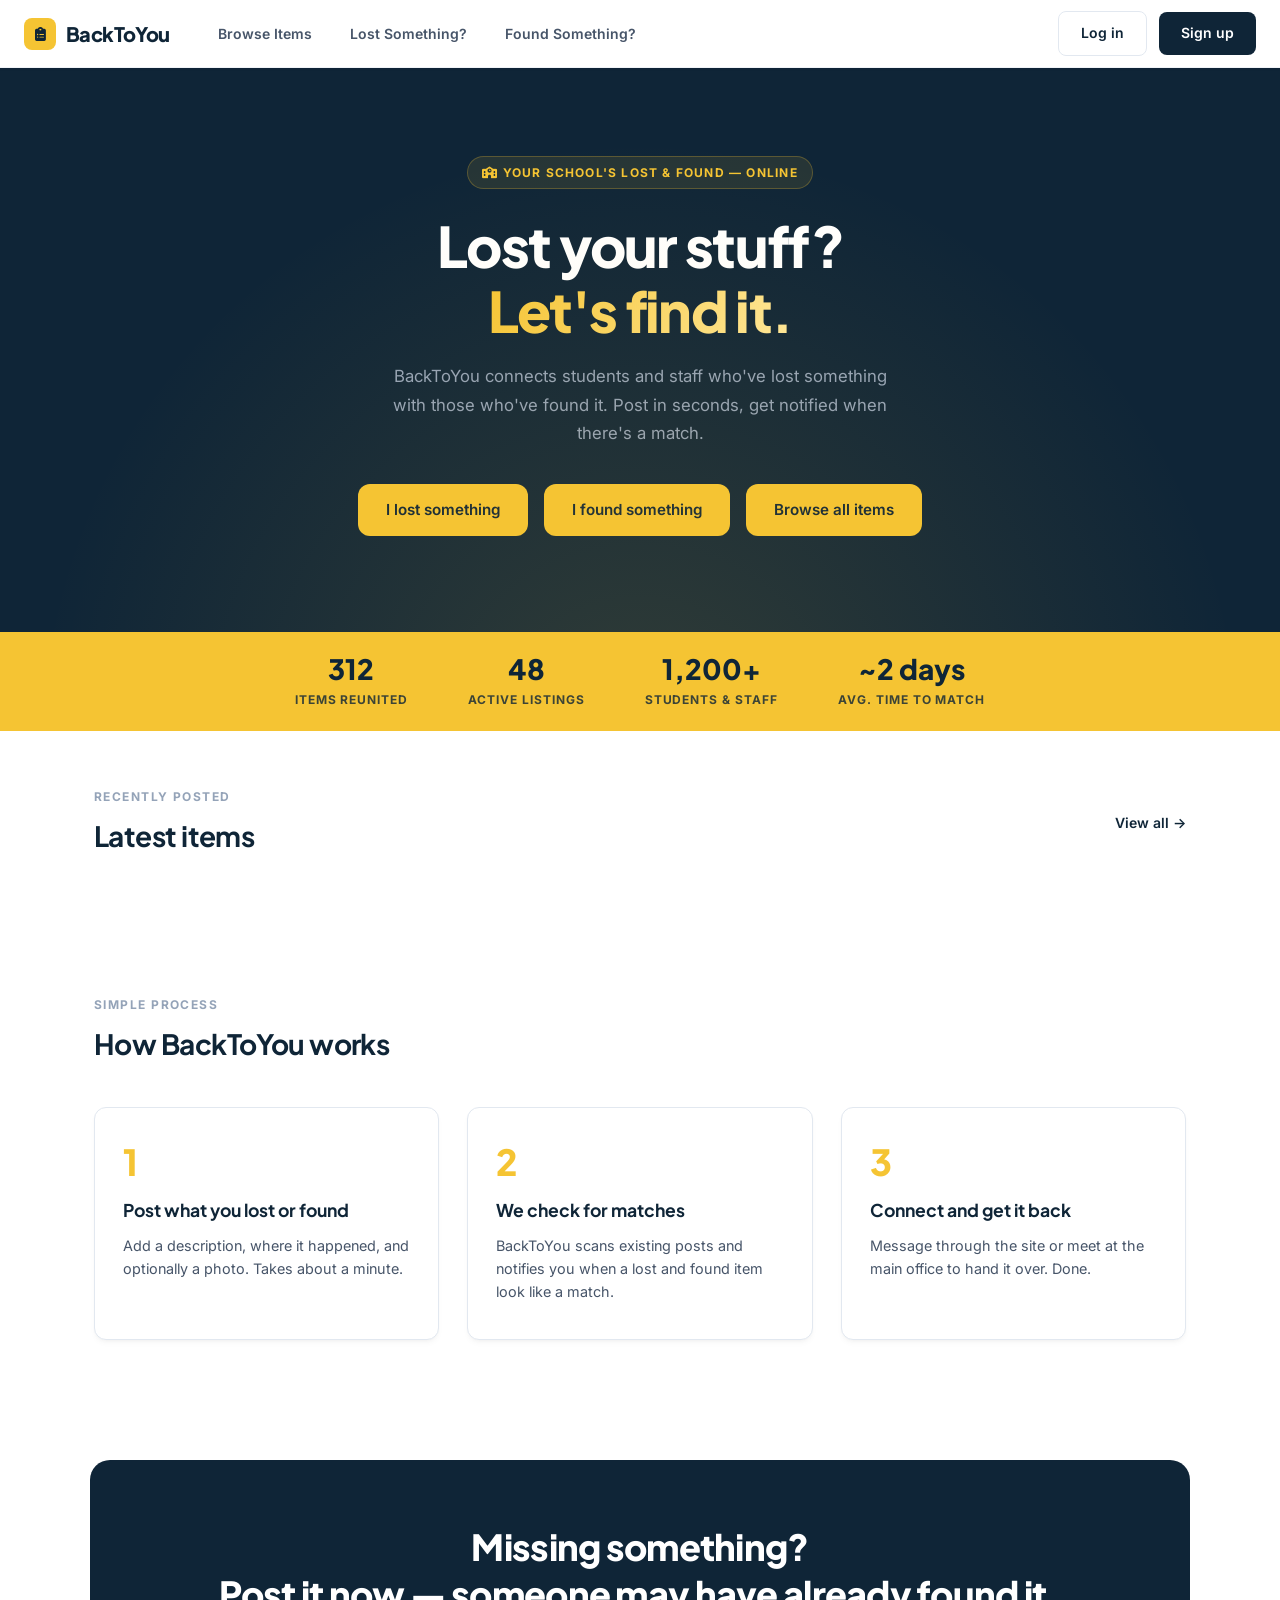
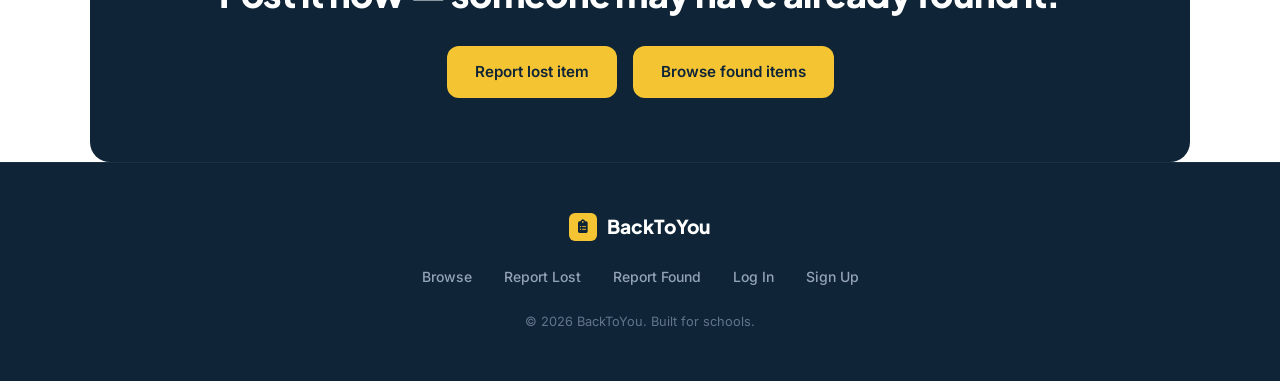
==== commit 60f7d17c: "adjustments & fixes" ====
--- a/Frontend/index.html
+++ b/Frontend/index.html
@@ -1,22 +1,37 @@
 <!DOCTYPE html>
 <html lang="en">
+
 <head>
   <meta charset="UTF-8" />
   <meta name="viewport" content="width=device-width, initial-scale=1.0" />
   <title>BackToYou — School Lost & Found</title>
   <link rel="preconnect" href="https://fonts.googleapis.com" />
   <link rel="preconnect" href="https://fonts.gstatic.com" crossorigin />
-  <link href="https://fonts.googleapis.com/css2?family=Plus+Jakarta+Sans:wght@400;500;600;700;800&family=Inter:wght@400;500;600&display=swap" rel="stylesheet" />
+  <link
+    href="https://fonts.googleapis.com/css2?family=Plus+Jakarta+Sans:wght@400;500;600;700;800&family=Inter:wght@400;500;600&display=swap"
+    rel="stylesheet" />
   <link rel="stylesheet" href="https://cdnjs.cloudflare.com/ajax/libs/font-awesome/6.5.1/css/all.min.css" />
   <link rel="stylesheet" href="css/style.css" />
   <style>
-    .recent-section { padding: 56px 0; }
+    .recent-section {
+      padding: 56px 0;
+    }
+
     .recent-section__header {
-      display: flex; align-items: center;
-      justify-content: space-between; margin-bottom: 24px;
+      display: flex;
+      align-items: center;
+      justify-content: space-between;
+      margin-bottom: 24px;
     }
-    .how-section { padding: 56px 0; background: var(--surface); }
-    .home-main { padding: 0 24px; }
+
+    .how-section {
+      padding: 56px 0;
+      background: var(--surface);
+    }
+
+    .home-main {
+      padding: 0 24px;
+    }
   </style>
 </head>
 
@@ -43,11 +58,13 @@
     <div class="container">
       <p class="hero__tag"><i class="fa-solid fa-school"></i> Your school's lost &amp; found — online</p>
       <h1 class="hero__headline">Lost your stuff?<br /><em>Let's find it.</em></h1>
-      <p class="hero__sub">BackToYou connects students and staff who've lost something with those who've found it. Post in seconds, get notified when there's a match.</p>
+      <p class="hero__sub">BackToYou connects students and staff who've lost something with those who've found it. Post
+        in seconds, get notified when there's a match.</p>
       <div class="hero__actions">
         <a href="pages/report-lost.html" class="btn btn--gold btn--lg">I lost something</a>
         <a href="pages/report-found.html" class="btn btn--gold btn--lg">I found something</a>
-        <a href="pages/browse.html" class="btn btn--gold btn--lg" style="border-color:rgba(255,255,255,0.3);">Browse all items</a>
+        <a href="pages/browse.html" class="btn btn--gold btn--lg" style="border-color:rgba(255,255,255,0.3);">Browse all
+          items</a>
       </div>
     </div>
   </section>
@@ -83,72 +100,8 @@
         <a href="pages/browse.html" class="link-arrow">View all →</a>
       </div>
 
-      <div class="items-grid">
-
-        <article class="item-card item-card--lost">
-          <div class="item-card__header">
-            <span class="item-card__badge item-card__badge--lost">Lost</span>
-            <span class="item-card__date">Jun 19</span>
-          </div>
-          <div class="item-card__emoji"><i class="fa-solid fa-bag-shopping"></i></div>
-          <div class="item-card__body">
-            <h3 class="item-card__title">Blue JanSport backpack</h3>
-            <p class="item-card__location"><i class="fa-solid fa-location-dot"></i> Room 204 / 2nd Floor Hallway</p>
-            <p class="item-card__desc">Navy blue JanSport, has a small Iron Man keychain on the zipper. Missing since Tuesday afternoon.</p>
-            <div class="item-card__footer">
-              <a href="pages/browse.html" class="btn btn--sm btn--ghost btn--block">View &amp; Contact</a>
-            </div>
-          </div>
-        </article>
-
-        <article class="item-card item-card--found">
-          <div class="item-card__header">
-            <span class="item-card__badge item-card__badge--found">Found</span>
-            <span class="item-card__date">Jun 18</span>
-          </div>
-          <div class="item-card__emoji"><i class="fa-solid fa-mobile-screen-button"></i></div>
-          <div class="item-card__body">
-            <h3 class="item-card__title">iPhone — black &amp; white case</h3>
-            <p class="item-card__location"><i class="fa-solid fa-location-dot"></i> Cafeteria, near the exit</p>
-            <p class="item-card__desc">Found an iPhone with a black and white geometric case. Turned in to the main office.</p>
-            <div class="item-card__footer">
-              <a href="pages/browse.html" class="btn btn--sm btn--ghost btn--block">View &amp; Contact</a>
-            </div>
-          </div>
-        </article>
-
-        <article class="item-card item-card--found">
-          <div class="item-card__header">
-            <span class="item-card__badge item-card__badge--found">Found</span>
-            <span class="item-card__date">Jun 18</span>
-          </div>
-          <div class="item-card__emoji"><i class="fa-solid fa-key"></i></div>
-          <div class="item-card__body">
-            <h3 class="item-card__title">Set of keys — 3 keys + fob</h3>
-            <p class="item-card__location"><i class="fa-solid fa-location-dot"></i> Gym locker room</p>
-            <p class="item-card__desc">Three keys on a ring with a blue lanyard and a small bottle opener. Left in the locker room.</p>
-            <div class="item-card__footer">
-              <a href="pages/browse.html" class="btn btn--sm btn--ghost btn--block">View &amp; Contact</a>
-            </div>
-          </div>
-        </article>
-
-        <article class="item-card item-card--lost">
-          <div class="item-card__header">
-            <span class="item-card__badge item-card__badge--lost">Lost</span>
-            <span class="item-card__date">Jun 17</span>
-          </div>
-          <div class="item-card__emoji"><i class="fa-solid fa-headphones"></i></div>
-          <div class="item-card__body">
-            <h3 class="item-card__title">AirPods — white, no case</h3>
-            <p class="item-card__location"><i class="fa-solid fa-location-dot"></i> Library or 3rd floor</p>
-            <p class="item-card__desc">Lost my AirPods (2nd gen) somewhere between the library and the 3rd floor stairs. One has a tiny scratch on it.</p>
-            <div class="item-card__footer">
-              <a href="pages/browse.html" class="btn btn--sm btn--ghost btn--block">View &amp; Contact</a>
-            </div>
-          </div>
-        </article>
-
+      <div class="items-grid" id="recent-items-grid">
+        <!----- dynamically loaded ----->
       </div>
     </section>
   </div>
@@ -161,12 +114,14 @@
         <div class="how-step">
           <div class="how-step__num">1</div>
           <h3 class="how-step__title">Post what you lost or found</h3>
-          <p class="how-step__desc">Add a description, where it happened, and optionally a photo. Takes about a minute.</p>
+          <p class="how-step__desc">Add a description, where it happened, and optionally a photo. Takes about a minute.
+          </p>
         </div>
         <div class="how-step">
           <div class="how-step__num">2</div>
           <h3 class="how-step__title">We check for matches</h3>
-          <p class="how-step__desc">BackToYou scans existing posts and notifies you when a lost and found item look like a match.</p>
+          <p class="how-step__desc">BackToYou scans existing posts and notifies you when a lost and found item look like
+            a match.</p>
         </div>
         <div class="how-step">
           <div class="how-step__num">3</div>
@@ -182,7 +137,8 @@
       <h2>Missing something?<br />Post it now — someone may have already found it.</h2>
       <div class="cta-banner__btns">
         <a href="pages/report-lost.html" class="btn btn--gold btn--lg">Report lost item</a>
-        <a href="pages/browse.html" class="btn btn--gold btn--lg" style="border-color:rgba(255,255,255,0.4);">Browse found items</a>
+        <a href="pages/browse.html" class="btn btn--gold btn--lg" style="border-color:rgba(255,255,255,0.4);">Browse
+          found items</a>
       </div>
     </div>
   </section>
@@ -203,7 +159,8 @@
       <p class="footer__copy">&copy; 2026 BackToYou. Built for schools.</p>
     </div>
   </footer>
-<script src="js/nav.js"></script>
-<script src="js/auth.js"></script>
+  <script src="js/nav.js"></script>
+  <script src="js/auth.js"></script>
 </body>
+
 </html>
